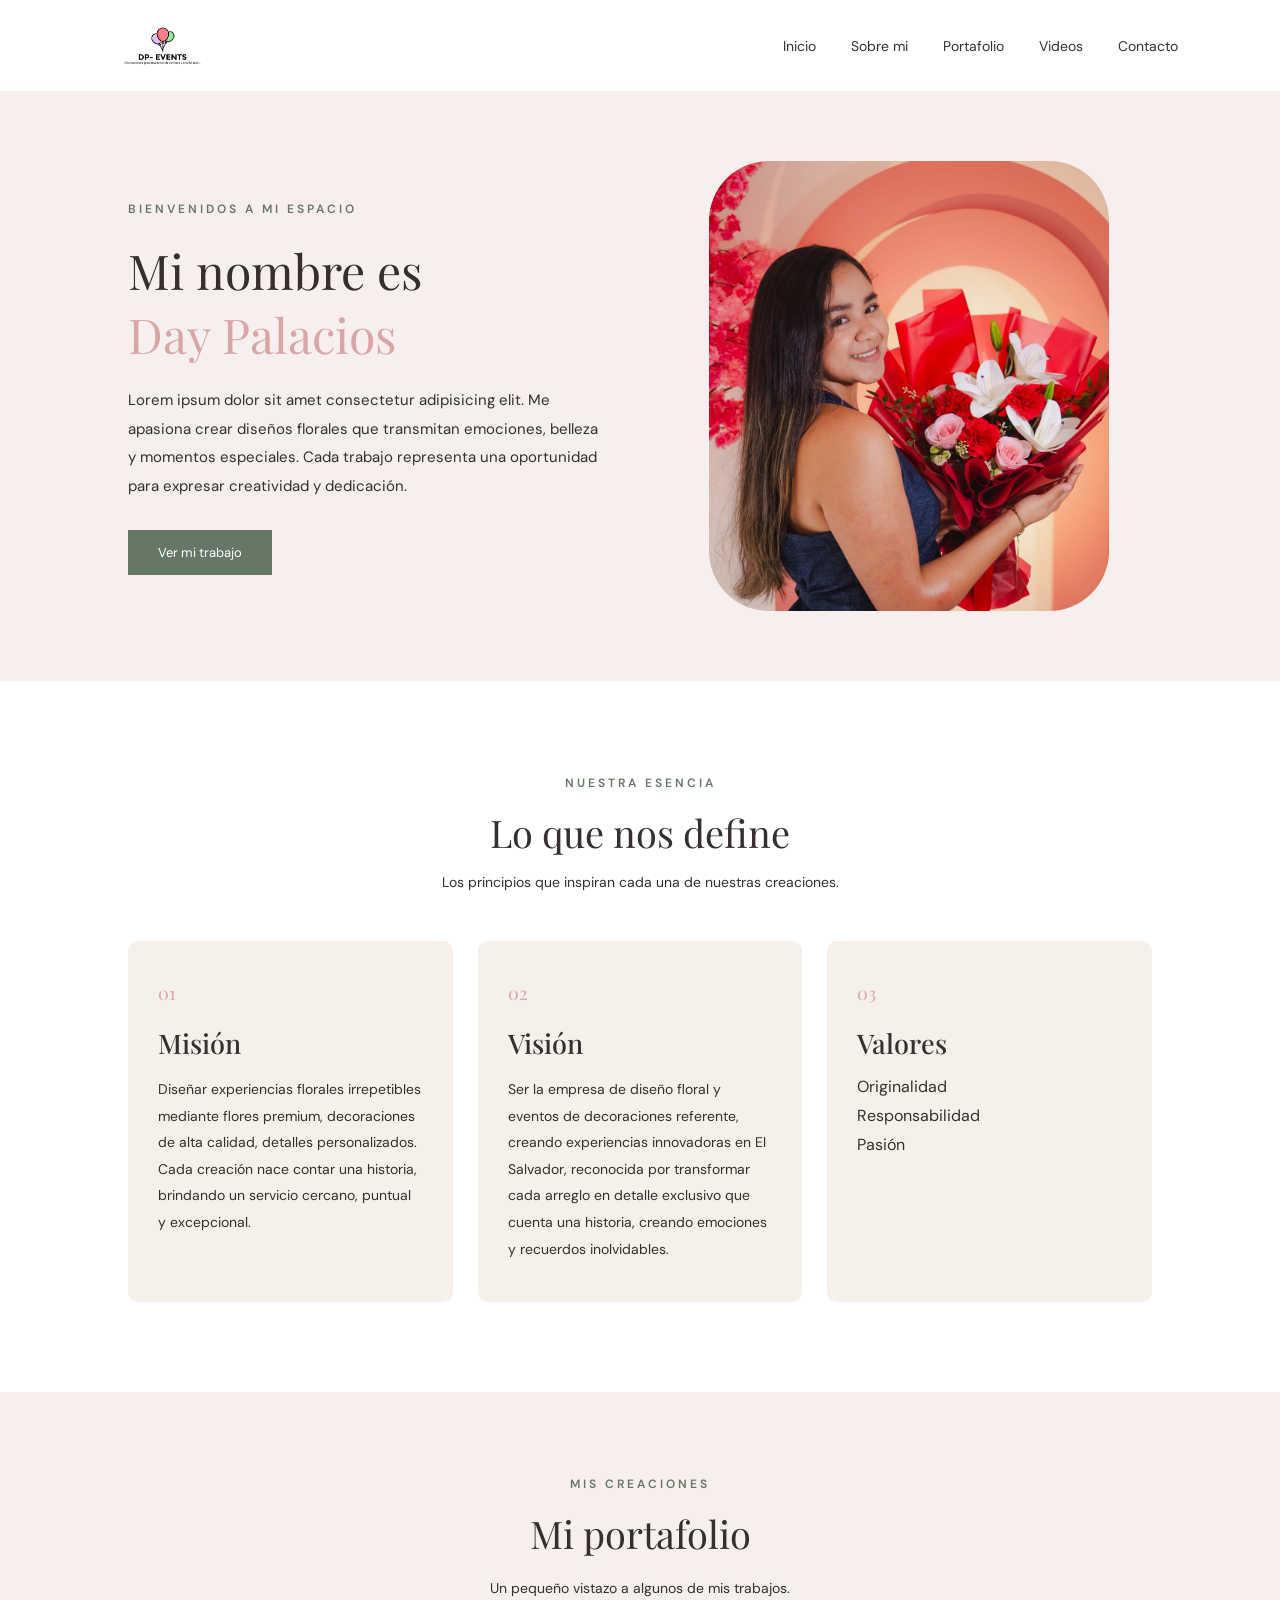
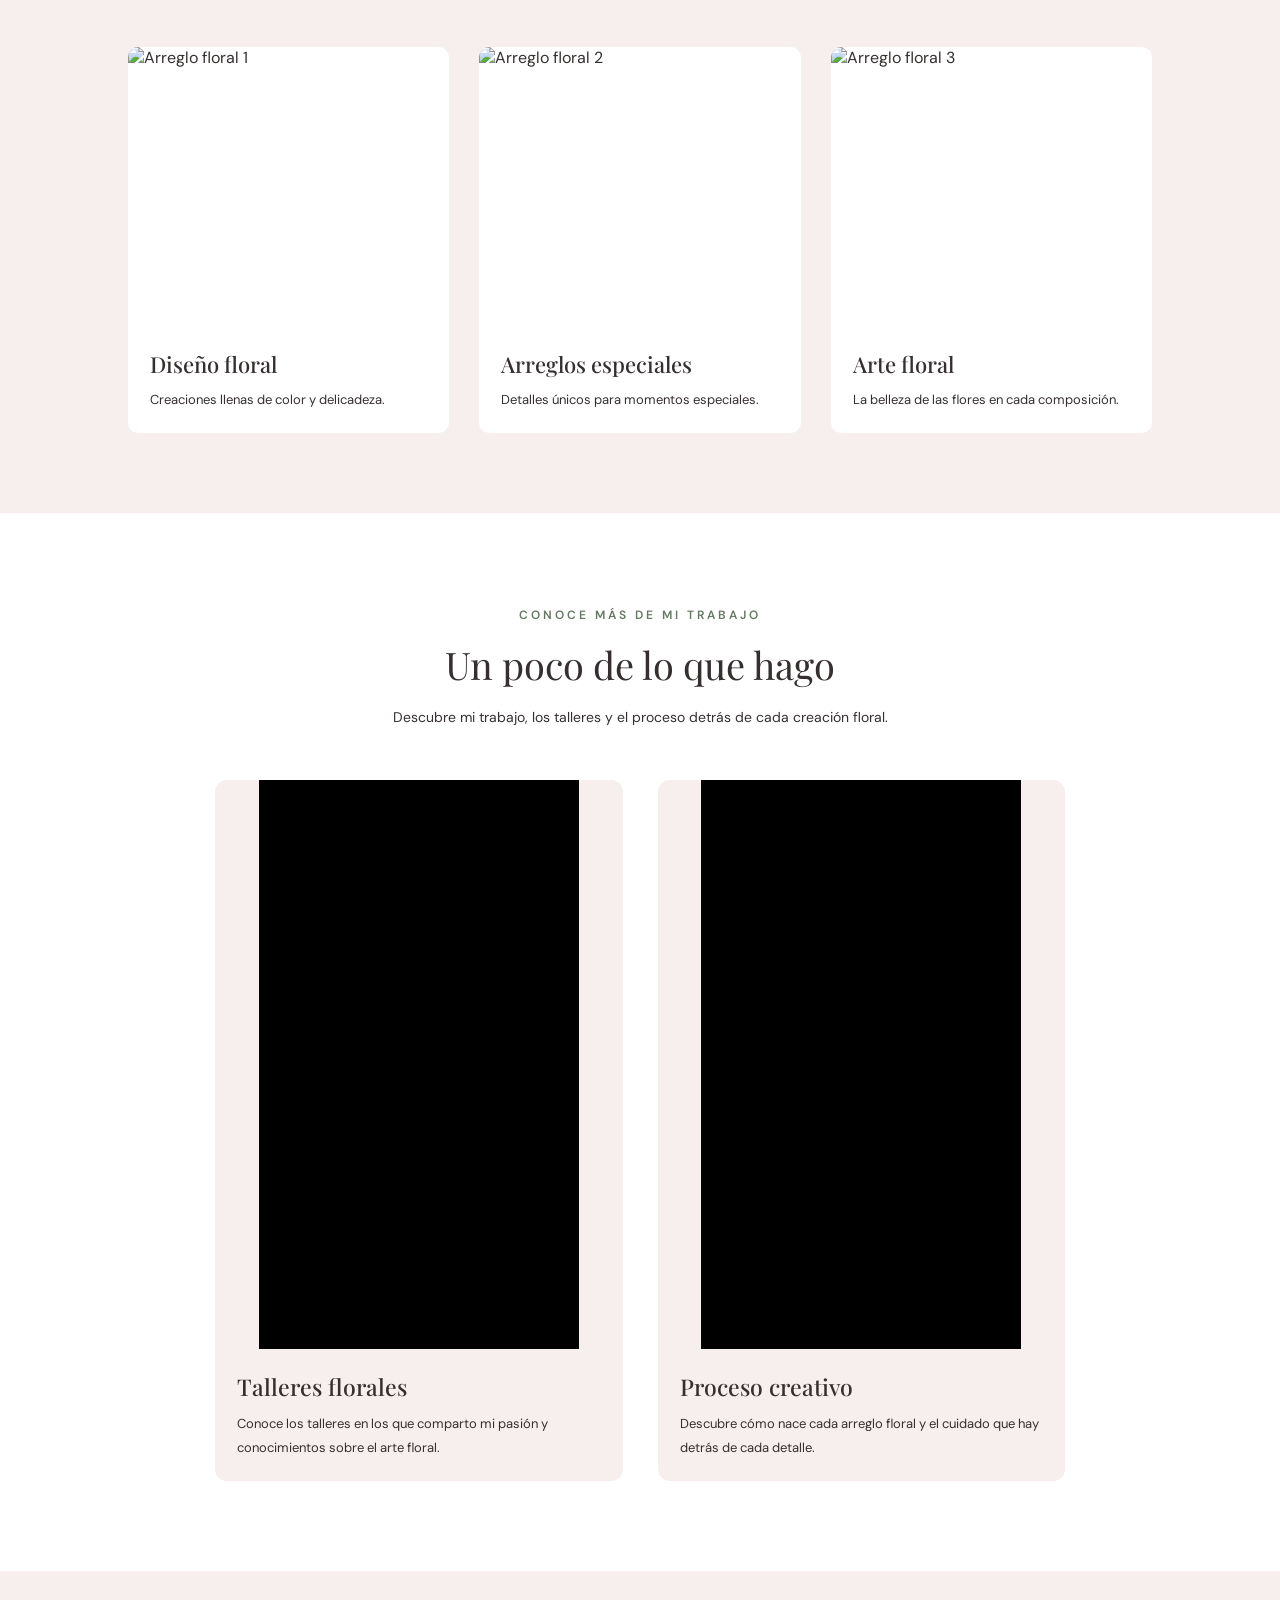
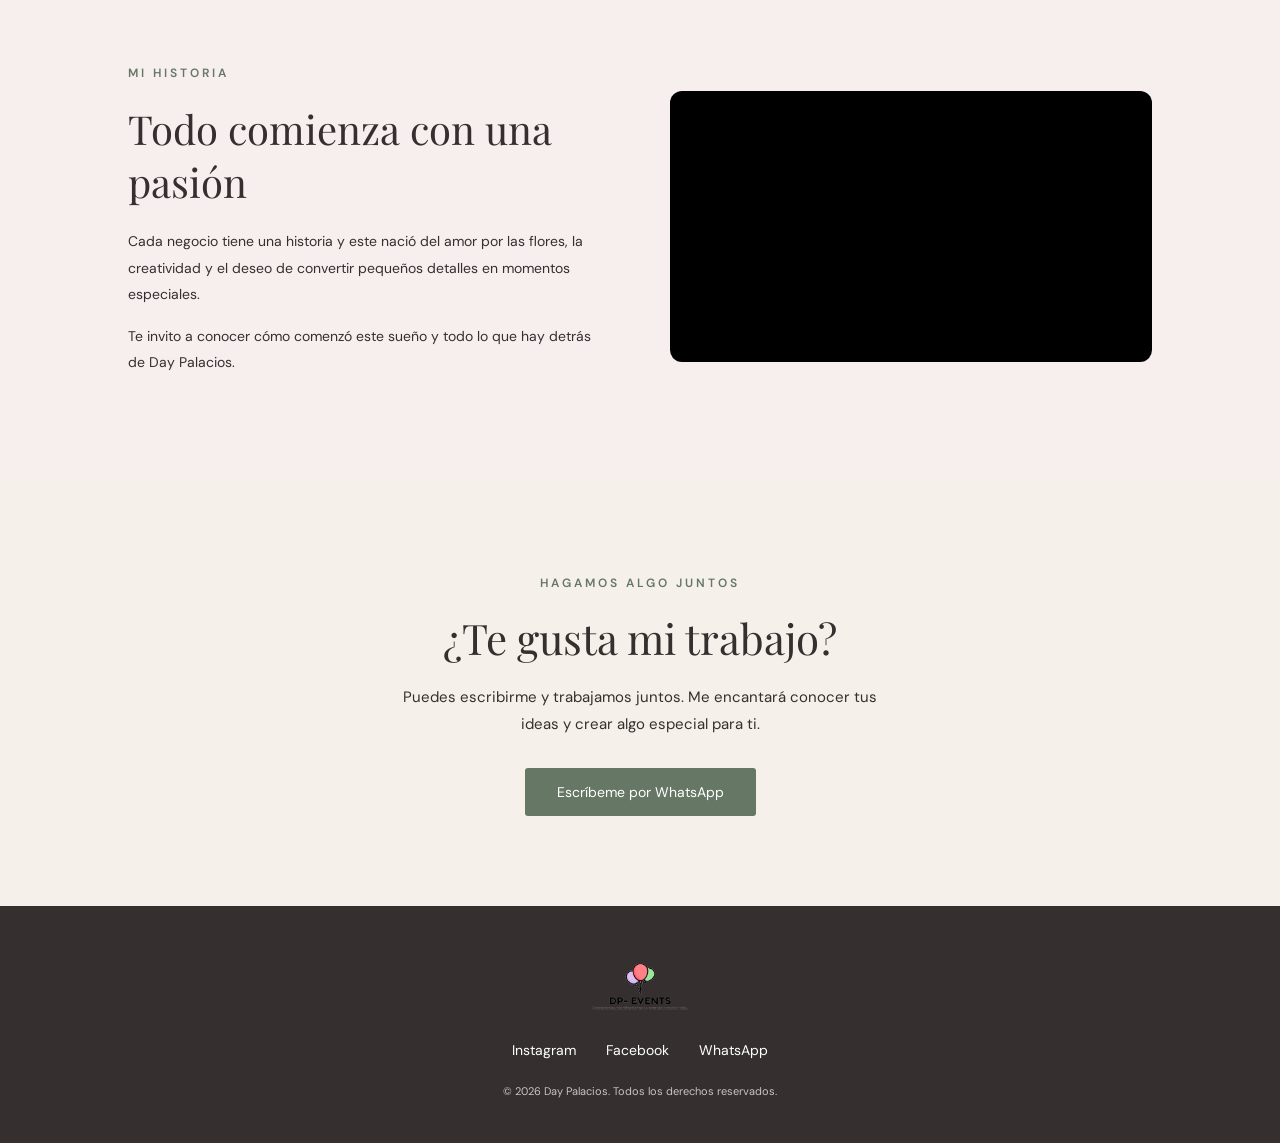
==== index.html @ 5c2e4e1e "Actualizacion de la pagina" ====
<!DOCTYPE html>
<html lang="es">
<head>
    <meta charset="UTF-8">
    <meta name="viewport" content="width=device-width, initial-scale=1.0">
    <title>DP - EVENTS | Portafolio Floral</title>
    <link rel="icon" type="image/png" href="img/icono-logo-dp.png">
    <link rel="stylesheet" href="css/estilos.css">
    <link href="https://fonts.googleapis.com/css2?family=DM+Sans:wght@400;500;600;700&family=Playfair+Display:wght@400;500;600&display=swap" rel="stylesheet">
</head>

<body>

<header>
    <nav class="menu">

        <a href="#inicio" class="logo"><img src="img/logo.png" class="img-logo"></a>

        <button class="menu-toggle" id="menu-toggle">
            ☰
        </button>

        <ul class="menu-links" id="menu-links">
            <li><a href="#inicio">Inicio</a></li>
            <li><a href="#mision">Sobre mi</a></li>
            <li><a href="#portafolio">Portafolio</a></li>
             <li><a href="#videos">Videos</a></li>
            <li><a href="#contacto">Contacto</a></li>
        </ul>

    </nav>
</header>

    <section class="inicio" id="inicio">

        <div class="inicio-texto">
            <span class="subtitulo">BIENVENIDOS A MI ESPACIO</span>

            <h1>Mi nombre es <span>Day Palacios</span></h1>

            <p>
                Lorem ipsum dolor sit amet consectetur adipisicing elit.
                Me apasiona crear diseños florales que transmitan emociones,
                belleza y momentos especiales. Cada trabajo representa
                una oportunidad para expresar creatividad y dedicación.
            </p>

            <a href="#portafolio" class="boton">Ver mi trabajo</a>
        </div>

        <div class="inicio-imagen">
            <img src="img/day_foto.jpeg" alt="Fotografía de Day Palacios">
        </div>

    </section>

  
<!-- MISION, VISION Y VALORES -->
<section class="mision" id="mision">

    <div class="mision-titulo">
        <span class="subtitulo">NUESTRA ESENCIA</span>
        <h2>Lo que nos define</h2>
        <p>Los principios que inspiran cada una de nuestras creaciones.</p>
    </div>

    <div class="mision-tarjetas">

        <!-- MISION -->
        <div class="mision-card">
            <span class="numero">01</span>
            <h3>Misión</h3>
            <p>
                Diseñar experiencias florales irrepetibles mediante flores premium, 
                decoraciones de alta calidad, detalles personalizados. 
                Cada creación nace contar una historia, brindando un servicio 
                cercano, puntual y excepcional.
            </p>
        </div>

        <!-- VISION -->
        <div class="mision-card">
            <span class="numero">02</span>
            <h3>Visión</h3>
            <p>
              Ser la empresa de diseño floral y eventos de decoraciones 
              referente, creando experiencias innovadoras en El Salvador, 
              reconocida por transformar cada arreglo en detalle exclusivo 
              que cuenta una historia, creando emociones y recuerdos inolvidables.
            </p>
        </div>

        <!-- VALORES -->
       <div class="mision-card">
    <span class="numero">03</span>
    <h3>Valores</h3>

    <ul>
        <li>Originalidad</li>
        <li>Responsabilidad</li>
        <li>Pasión</li>
    </ul>
</div>

    </div>

</section>


    <section class="portafolio" id="portafolio">

        <div class="portafolio-titulo">
            <span class="subtitulo">MIS CREACIONES</span>
            <h2>Mi portafolio</h2>
            <p>Un pequeño vistazo a algunos de mis trabajos.</p>
        </div>

        <div class="galeria">

            <div class="tarjeta">
                <img src="img/flor1.jpg" alt="Arreglo floral 1">
                <div class="tarjeta-texto">
                    <h3>Diseño floral</h3>
                    <p>Creaciones llenas de color y delicadeza.</p>
                </div>
            </div>

            <div class="tarjeta">
                <img src="img/flor2.jpg" alt="Arreglo floral 2">
                <div class="tarjeta-texto">
                    <h3>Arreglos especiales</h3>
                    <p>Detalles únicos para momentos especiales.</p>
                </div>
            </div>

            <div class="tarjeta">
                <img src="img/flor3.jpg" alt="Arreglo floral 3">
                <div class="tarjeta-texto">
                    <h3>Arte floral</h3>
                    <p>La belleza de las flores en cada composición.</p>
                </div>
            </div>

        </div>

    </section>


<!-- VIDEOS -->
<section class="videos" id="videos">

    <div class="videos-titulo">
        <span class="subtitulo">CONOCE MÁS DE MI TRABAJO</span>
        <h2>Un poco de lo que hago</h2>
        <p>Descubre mi trabajo, los talleres y el proceso detrás de cada creación floral.</p>
    </div>

    <div class="videos-contenedor">

        <!-- VIDEO 1 -->
        <div class="video-tarjeta">

            <div class="video-marco">
                <iframe height="578" width="325" src="https://www.tiktok.com/player/v1/7657014615766748434?embed_from=webapp_share&music_info=1&description=1&autoplay=1&muted=1" frameborder="0" allow="accelerometer; autoplay; clipboard-write; encrypted-media; fullscreen; gyroscope; picture-in-picture; web-share" title="✨ Nuestro primer taller floral🥹🩷 ¡y fue todo un éxito! 💐 Un espacio para desconectarse, compartir, reír y descubrir que todos tenemos un lado creativo que merece florecer. 🌸 Gracias a Educo por confiar en mi trabajo y hacer posible esta hermosa experiencia. 💛 ¿Te gustaría vivir un taller así? Ya estamos agendando para empresas, cumpleaños, reuniones y grupos de amigos. ¡Escríbenos! 💕. #TallerFloral #parati #fyp #floressv #tallerfloral @Palacios" allowfullscreen loading="lazy"></iframe>
            </div>

            <div class="video-info">
                <h3>Talleres florales</h3>
                <p>Conoce los talleres en los que comparto mi pasión y conocimientos sobre el arte floral.</p>
            </div>

        </div>

        <div class="video-tarjeta">

            <div class="video-marco">
               <iframe height="578" width="325" src="https://www.tiktok.com/player/v1/7624163273188953362?embed_from=webapp_share&music_info=1&description=1&autoplay=1&muted=1" frameborder="0" allow="accelerometer; autoplay; clipboard-write; encrypted-media; fullscreen; gyroscope; picture-in-picture; web-share" title="Fue un honor decorar el anda procesional para María 🙏🏼✨ Cada detalle fue hecho con amor y fe, agradecida por ser parte de un momento tan especial.🤍💗 #VirgenMaria #semanasanta #jardindeflores" allowfullscreen loading="lazy"></iframe>
            </div>

            <div class="video-info">
                <h3>Proceso creativo</h3>
                <p>Descubre cómo nace cada arreglo floral y el cuidado que hay detrás de cada detalle.</p>
            </div>

        </div>

    </div>

</section>


<!-- HISTORIA DEL NEGOCIO -->
<section class="historia" id="historia">

    <div class="historia-contenido">

        <div class="historia-texto">
            <span class="subtitulo">MI HISTORIA</span>

            <h2>Todo comienza con una pasión</h2>

            <p>
                Cada negocio tiene una historia y este nació del amor
                por las flores, la creatividad y el deseo de convertir
                pequeños detalles en momentos especiales.
            </p>

            <p>
                Te invito a conocer cómo comenzó este sueño y todo
                lo que hay detrás de Day Palacios.
            </p>
        </div>

        <div class="historia-video">

           <iframe height="578" width="325" src="https://www.tiktok.com/player/v1/7654724163386576136?embed_from=webapp_share&music_info=1&description=1&autoplay=1&muted=1" frameborder="0" allow="accelerometer; autoplay; clipboard-write; encrypted-media; fullscreen; gyroscope; picture-in-picture; web-share" title="Detrás de cada arreglo y cada entrega, hay una historia llena de sueños, esfuerzo y mucho amor. 🥹💞@Palacios Hace 5 años comenzó este hermoso proyecto con ilusión, miedo y muchas ganas de salir adelante. Lo que inició como un sueño hoy se ha convertido en una bendición gracias a cada persona que ha confiado en mi trabajo, recomendado mis servicios y apoyado este emprendimiento. Este video es para que conozcan un poco más de quién está detrás de cada detalle que realizamos con tanto cariño. Aún quedan muchos sueños por cumplir. Gracias por formar parte de esta historia. Lo mejor aún está por venir. ✨🌷 #5AñosDeHistoria #sv #HechoConAmor #SueñosQueSeCumplen #fyp" allowfullscreen loading="lazy"></iframe>

        </div>

    </div>

</section>


<section class="contacto" id="contacto">

    <span class="subtitulo">HAGAMOS ALGO JUNTOS</span>

    <h2>¿Te gusta mi trabajo?</h2>

    <p>
        Puedes escribirme y trabajamos juntos.
        Me encantará conocer tus ideas y crear algo especial para ti.
    </p>

   <a href="https://wa.me/50375059878?text=Hola%20Day,%20me%20gustaria%20conocer%20mas%20sobre%20tus%20arreglos%20florales."
   target="_blank"
   class="boton-contacto">
    Escríbeme por WhatsApp
</a>
</section>

    <footer>

        <a href="#inicio" class="footer-logo">
            <img src="img/logo.png" alt="Logo Day Palacios">
        </a>

        <div class="redes">

            <a href="https://www.instagram.com/dp_events_" target="_blank">
                Instagram
            </a>

            <a href="https://www.facebook.com/profile.php?id=100088764604220" target="_blank">
                Facebook
            </a>

            <a href="https://wa.me/50375059878" target="_blank">
                WhatsApp
             </a>

        </div>

        <p>© 2026 Day Palacios. Todos los derechos reservados.</p>

    </footer>


<script>
    document.addEventListener("DOMContentLoaded", function() {

        const menuToggle = document.getElementById("menu-toggle");
        const menuLinks = document.getElementById("menu-links");

        // ABRIR Y CERRAR MENU
        menuToggle.addEventListener("click", function() {

            menuLinks.classList.toggle("activo");

            if (menuLinks.classList.contains("activo")) {
                menuToggle.textContent = "✕";
            } else {
                menuToggle.textContent = "☰";
            }

        });

        // CERRAR MENU AL SELECCIONAR UNA OPCION
        const enlaces = document.querySelectorAll(".menu-links a");

        enlaces.forEach(function(enlace) {

            enlace.addEventListener("click", function() {

                menuLinks.classList.remove("activo");
                menuToggle.textContent = "☰";

            });

        });

    });
</script>
</body>
</html>
---- css/estilos.css ----
/* =================================
   CONFIGURACION GENERAL
================================= */

:root {
    --rosa: #d9a6a7;
    --rosa-claro: #f7eeee;
    --beige: #f5f0e9;
    --verde: #667765;
    --oscuro: #35302f;
    --blanco: #ffffff;

    /* Con fuentes de respaldo por si Google Fonts no carga */
    --titulo: 'Playfair Display', Georgia, 'Times New Roman', serif;
    --texto: 'DM Sans', Arial, Helvetica, sans-serif;
}

* {
    margin: 0;
    padding: 0;
    box-sizing: border-box;
}

html {
    scroll-behavior: smooth;
    scroll-padding-top: 80px; /* evita que el menu tape los titulos al navegar */
}

body {
    font-family: var(--texto);
    background-color: var(--blanco);
    color: var(--oscuro);
    -webkit-text-size-adjust: 100%;
}

img,
iframe {
    max-width: 100%;
}

img {
    display: block;
}

:focus-visible {
    outline: 2px solid var(--verde);
    outline-offset: 3px;
}

@media (prefers-reduced-motion: reduce) {
    html {
        scroll-behavior: auto;
    }

    * {
        transition: none !important;
    }
}


/* =================================
   MENU DE NAVEGACION
================================= */

header {
    position: sticky;
    top: 0;
    z-index: 100;
    width: 100%;
    background-color: var(--blanco);
    padding: 18px 8%;
}

.menu {
    display: flex;
    justify-content: space-between;
    align-items: center;
}

.menu .img-logo {
    width: 120px;
    max-height: 55px;
    object-fit: contain;
}

.menu-links {
    display: flex;
    align-items: center;
    list-style: none;
    gap: 35px;
}

.menu-links li a {
    text-decoration: none;
    color: var(--oscuro);
    font-size: 14px;
    transition: color 0.3s;
}

.menu-links li a:hover {
    color: var(--rosa);
}

.menu-toggle {
    display: none;
    background: none;
    border: none;
    font-size: 28px;
    color: var(--oscuro);
    cursor: pointer;
}


/* =================================
   PRESENTACION / INICIO
================================= */

.inicio {
    min-height: 580px;
    padding: 70px 10%;
    background-color: var(--rosa-claro);

    display: flex;
    align-items: center;
    justify-content: space-between;
    gap: 50px;
}

.inicio-texto {
    flex: 1;
}

.subtitulo {
    color: var(--verde);
    font-size: 12px;
    font-weight: 600;
    letter-spacing: 3px;
}

.inicio h1 {
    font-family: var(--titulo);
    font-size: 48px;
    font-weight: 400;
    margin: 20px 0;
}

.inicio h1 span {
    color: var(--rosa);
    display: block;
}

.inicio p {
    font-size: 15px;
    line-height: 1.9;
    max-width: 480px;
    margin-bottom: 30px;
}

.boton {
    display: inline-block;
    padding: 14px 30px;
    background-color: var(--verde);
    color: var(--blanco);
    text-decoration: none;
    font-size: 13px;
    transition: background-color 0.3s;
}

.boton:hover {
    background-color: var(--oscuro);
}

.inicio-imagen {
    flex: 1;
    display: flex;
    justify-content: center;
}

.inicio-imagen img {
    width: 100%;
    max-width: 400px;
    height: 450px;
    object-fit: cover;
    border-radius: 60px;
}


/* =================================
   MISION, VISION Y VALORES
================================= */

.mision {
    padding: 90px 10%;
    background-color: var(--blanco);
}

.mision-titulo {
    text-align: center;
    margin-bottom: 50px;
}

.mision-titulo h2 {
    font-family: var(--titulo);
    font-size: 38px;
    font-weight: 400;
    margin: 15px 0;
}

.mision-titulo p {
    font-size: 14px;
}

.mision-tarjetas {
    display: grid;
    grid-template-columns: repeat(3, 1fr);
    gap: 25px;
}

.mision-card {
    background-color: var(--beige);
    padding: 40px 30px;
    border-radius: 10px;
    transition: transform 0.3s;
}

.mision-card:hover {
    transform: translateY(-7px);
}

.numero {
    font-family: var(--titulo);
    font-size: 18px;
    color: var(--rosa);
}

.mision-card h3 {
    font-family: var(--titulo);
    font-size: 27px;
    font-weight: 500;
    margin: 20px 0 15px;
}

.mision-card p {
    font-size: 14px;
    line-height: 1.9;
}

.mision-card ul {
    list-style: none;
    padding: 0;
    margin-top: 15px;
}

.mision-card li {
    margin-bottom: 8px;
}

/* =================================
   PORTAFOLIO
================================= */

.portafolio {
    padding: 80px 10%;
    background-color: var(--rosa-claro);
}

.portafolio-titulo {
    text-align: center;
    margin-bottom: 50px;
}

.portafolio h2 {
    font-family: var(--titulo);
    font-size: 38px;
    font-weight: 400;
    margin: 15px 0 20px;
}

.portafolio-titulo p {
    font-size: 14px;
}

.galeria {
    display: grid;
    grid-template-columns: repeat(3, 1fr);
    gap: 30px;
}

.tarjeta {
    background-color: var(--blanco);
    overflow: hidden;
    border-radius: 10px;
    transition: transform 0.3s;
}

.tarjeta:hover {
    transform: translateY(-8px);
}

.tarjeta img {
    width: 100%;
    height: 280px;
    object-fit: cover;
}

.tarjeta-texto {
    padding: 22px;
}

.tarjeta-texto h3 {
    font-family: var(--titulo);
    font-size: 22px;
    font-weight: 500;
    margin-bottom: 10px;
}

.tarjeta-texto p {
    font-size: 13px;
    line-height: 1.7;
}


/* =================================
   VIDEOS DE TIKTOK
================================= */

.videos {
    padding: 90px 10%;
    background-color: var(--blanco);
}

.videos-titulo {
    text-align: center;
    margin-bottom: 50px;
}

.videos-titulo h2 {
    font-family: var(--titulo);
    font-size: 38px;
    font-weight: 400;
    margin: 15px 0;
}

.videos-titulo p {
    font-size: 14px;
    line-height: 1.8;
}

.videos-contenedor {
    display: grid;
    grid-template-columns: repeat(2, 1fr);
    gap: 35px;
    max-width: 850px;
    margin: 0 auto;
}

.video-tarjeta {
    background-color: var(--rosa-claro);
    border-radius: 12px;
    overflow: hidden;
}

/* Antes: max-height rompia la proporcion 9:16.
   Ahora se limita el ANCHO y la altura se calcula sola. */
.video-marco {
    width: 100%;
    max-width: 320px;
    margin: 0 auto;
    aspect-ratio: 9 / 16;
    background-color: #000;
}

.video-marco iframe {
    width: 100%;
    height: 100%;
    border: none;
    display: block;
}

.video-info {
    padding: 22px;
}

.video-info h3 {
    font-family: var(--titulo);
    font-size: 23px;
    font-weight: 500;
    margin-bottom: 10px;
}

.video-info p {
    font-size: 13px;
    line-height: 1.8;
}


/* =================================
   HISTORIA DEL NEGOCIO
================================= */

.historia {
    padding: 90px 10%;
    background-color: var(--rosa-claro);
}

.historia-contenido {
    display: flex;
    align-items: center;
    justify-content: space-between;
    gap: 60px;
    max-width: 1100px;
    margin: 0 auto;
}

.historia-texto {
    flex: 1;
}

.historia-texto h2 {
    font-family: var(--titulo);
    font-size: 40px;
    font-weight: 400;
    margin: 20px 0;
}

.historia-texto p {
    font-size: 14px;
    line-height: 1.9;
    margin-bottom: 15px;
}

.historia-video {
    flex: 1;
    width: 100%;
    max-width: 500px;
    aspect-ratio: 16 / 9;
    overflow: hidden;
    border-radius: 12px;
    background-color: #000;
}

.historia-video iframe {
    width: 100%;
    height: 100%;
    border: none;
    display: block;
}


/* =================================
   CONTACTO WHATSAPP
================================= */

.contacto {
    padding: 90px 10%;
    background-color: var(--beige);
    text-align: center;
}

.contacto h2 {
    font-family: var(--titulo);
    font-size: 42px;
    font-weight: 400;
    margin: 18px 0;
}

.contacto p {
    font-size: 15px;
    line-height: 1.8;
    max-width: 500px;
    margin: 0 auto 30px;
}

.boton-contacto {
    display: inline-block;
    padding: 15px 32px;
    background-color: var(--verde);
    color: var(--blanco);
    text-decoration: none;
    font-size: 14px;
    border-radius: 3px;
    transition: background-color 0.3s, transform 0.3s;
}

.boton-contacto:hover {
    background-color: var(--oscuro);
    transform: translateY(-3px);
}


/* =================================
   FOOTER
================================= */

footer {
    padding: 45px 10%;
    background-color: var(--oscuro);
    color: var(--blanco);
    text-align: center;
}

.footer-logo img {
    width: 120px;
    max-height: 70px;
    object-fit: contain;
    margin: 0 auto 20px;
}

.redes {
    display: flex;
    justify-content: center;
    gap: 30px;
    margin-bottom: 25px;
}

.redes a {
    text-decoration: none;
    color: var(--blanco);
    font-size: 14px;
    transition: color 0.3s;
}

.redes a:hover {
    color: var(--rosa);
}

footer p {
    font-size: 11px;
    color: #c9c4c1;
}


/* =================================
   RESPONSIVE - TABLET
================================= */

@media (max-width: 1024px) {

    .galeria {
        grid-template-columns: repeat(2, 1fr);
    }

    .mision-tarjetas {
        grid-template-columns: repeat(2, 1fr);
    }

    .inicio h1 {
        font-size: 42px;
    }
}


/* =================================
   RESPONSIVE - CELULAR
================================= */

@media (max-width: 768px) {

    /* MENU */

    header {
        padding: 18px 6%;
    }

    .menu {
        flex-wrap: wrap;
    }

    .menu-toggle {
        display: block;
    }

    /* Mayor especificidad en lugar de usar !important */
    .menu .menu-links {
        display: none;
        flex-direction: column;
        align-items: center;
        width: 100%;
        gap: 20px;
        padding: 25px 0 10px;
    }

    .menu .menu-links.activo {
        display: flex;
    }


    /* INICIO */

    .inicio {
        flex-direction: column;
        text-align: center;
        padding: 60px 8%;
    }

    /* En columna, flex:1 puede colapsar alturas; se desactiva */
    .inicio-texto,
    .inicio-imagen {
        flex: none;
        width: 100%;
    }

    .inicio h1 {
        font-size: 38px;
    }

    .inicio p {
        margin: 0 auto 25px;
    }

    .inicio-imagen img {
        height: 350px;
    }


    /* MISION, VISION Y VALORES */

    .mision {
        padding: 60px 7%;
    }

    .mision-tarjetas {
        grid-template-columns: 1fr;
    }

    .mision-card {
        padding: 35px 25px;
    }


    /* PORTAFOLIO */

    .portafolio {
        padding: 60px 7%;
    }

    .galeria {
        grid-template-columns: 1fr;
    }

    .tarjeta img {
        height: 300px;
    }


    /* VIDEOS */

    .videos {
        padding: 60px 7%;
    }

    .videos-contenedor {
        grid-template-columns: 1fr;
        max-width: 380px;
    }


    /* HISTORIA */

    .historia {
        padding: 60px 7%;
    }

    .historia-contenido {
        flex-direction: column;
        gap: 30px;
        text-align: center;
    }

    /* Sin esto el video 16:9 puede quedar con altura 0 en columna */
    .historia-texto,
    .historia-video {
        flex: none;
        width: 100%;
    }

    .historia-texto h2 {
        font-size: 32px;
    }

    .historia-video {
        max-width: 100%;
    }


    /* CONTACTO */

    .contacto {
        padding: 65px 7%;
    }

    .contacto h2 {
        font-size: 34px;
    }


    /* FOOTER */

    footer {
        padding: 40px 7%;
    }

    .redes {
        gap: 18px;
        flex-wrap: wrap;
    }
}
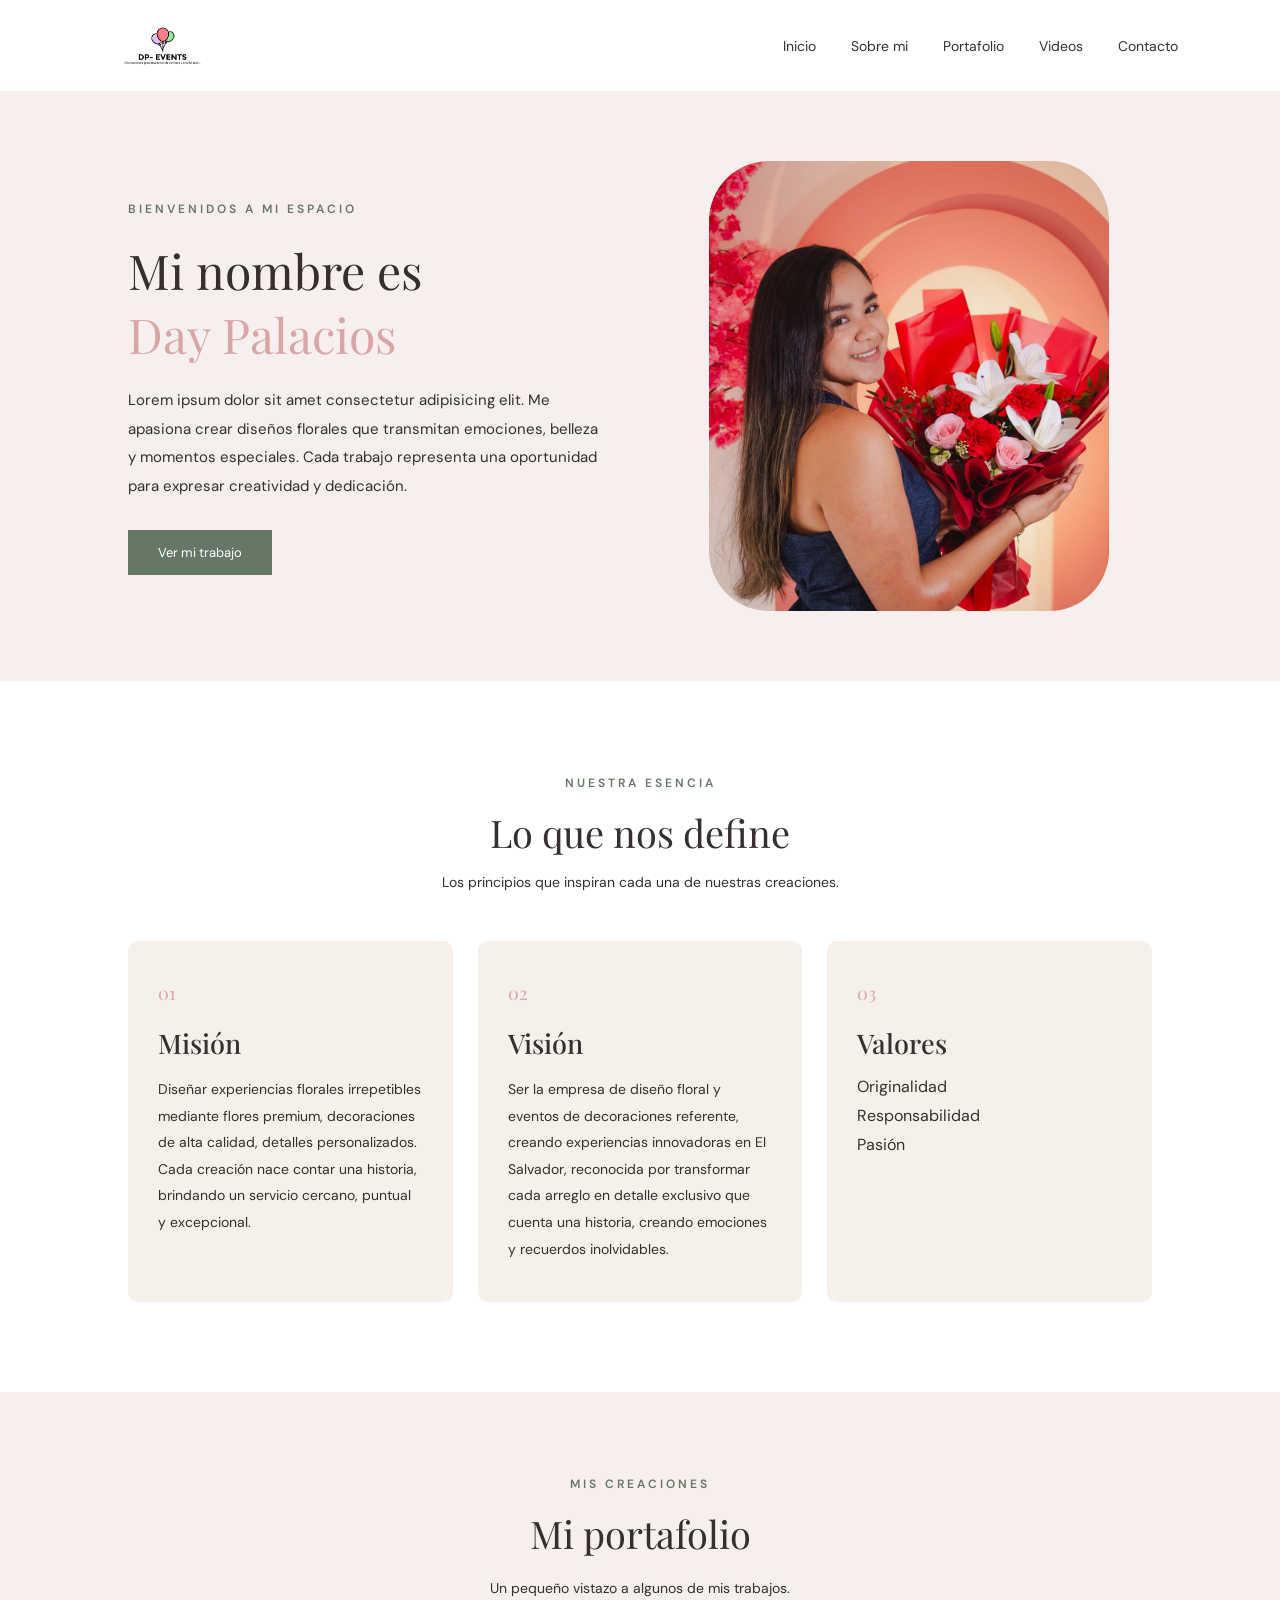
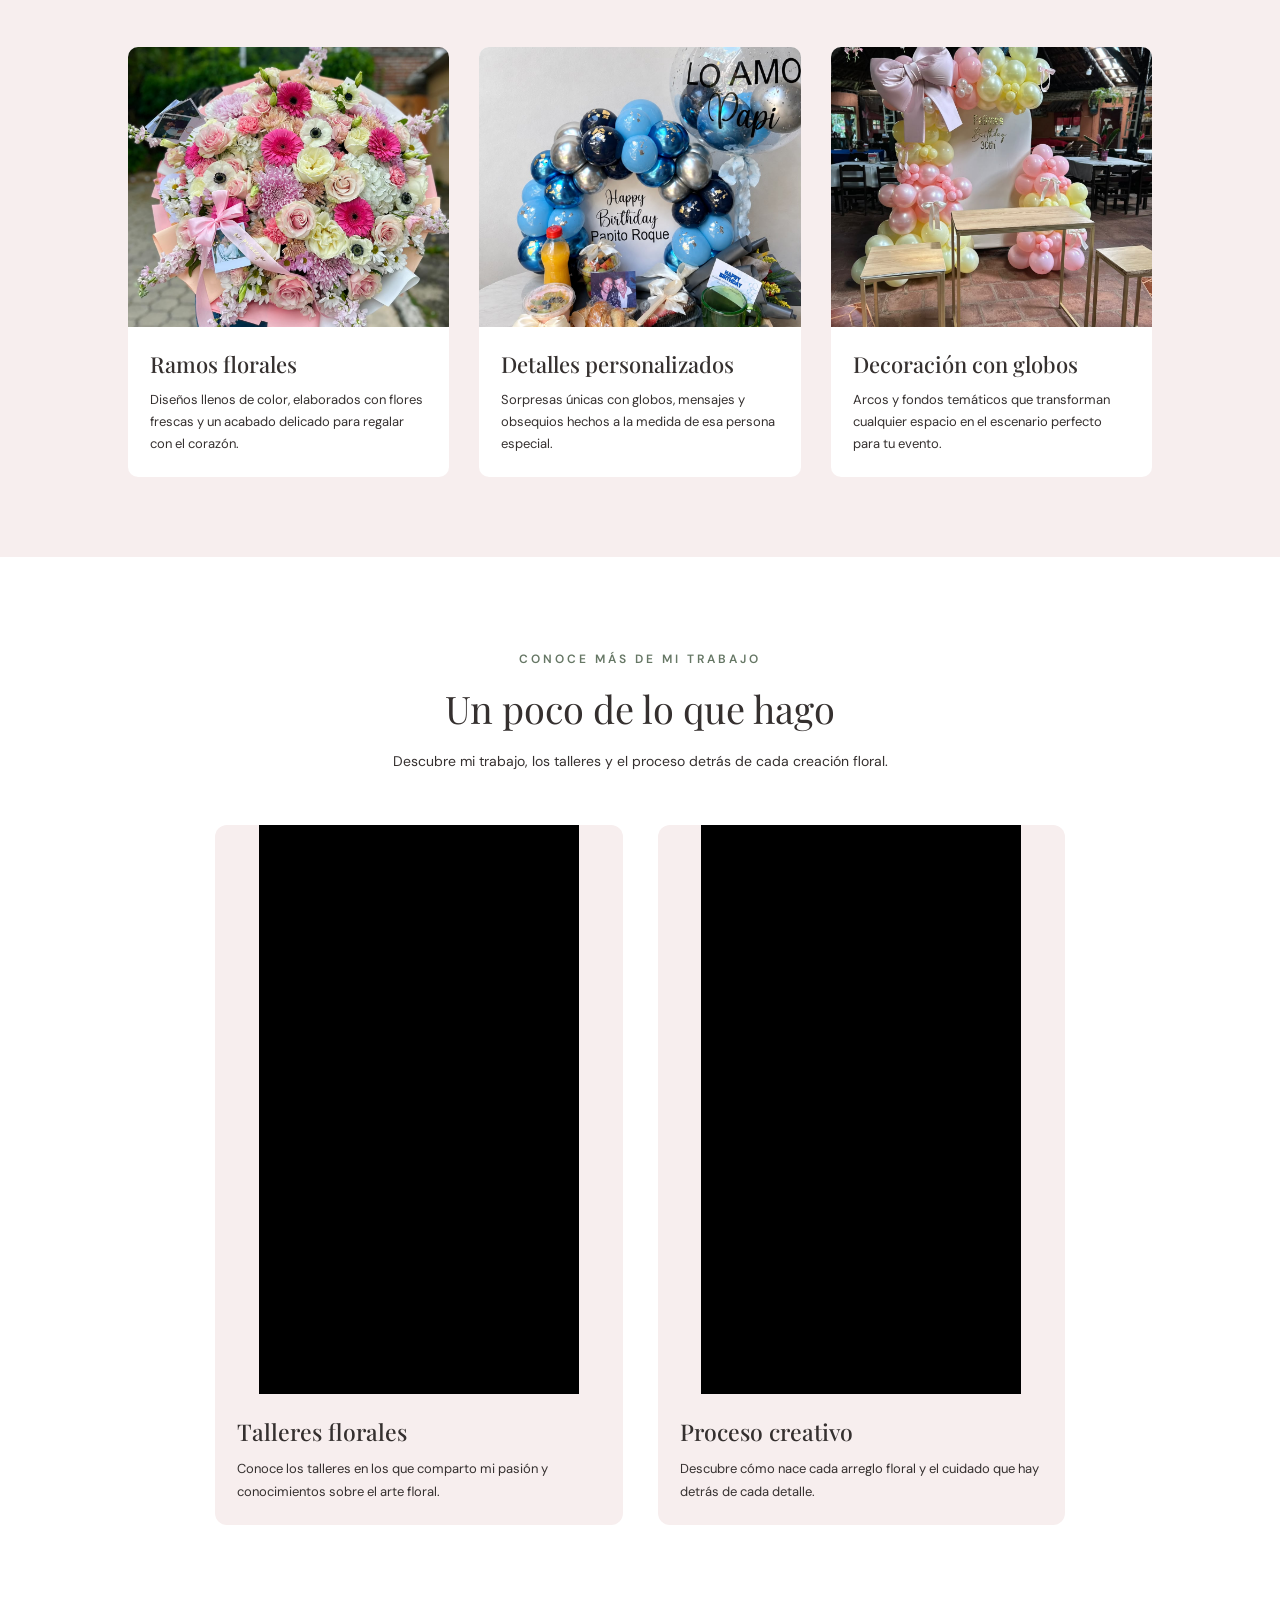
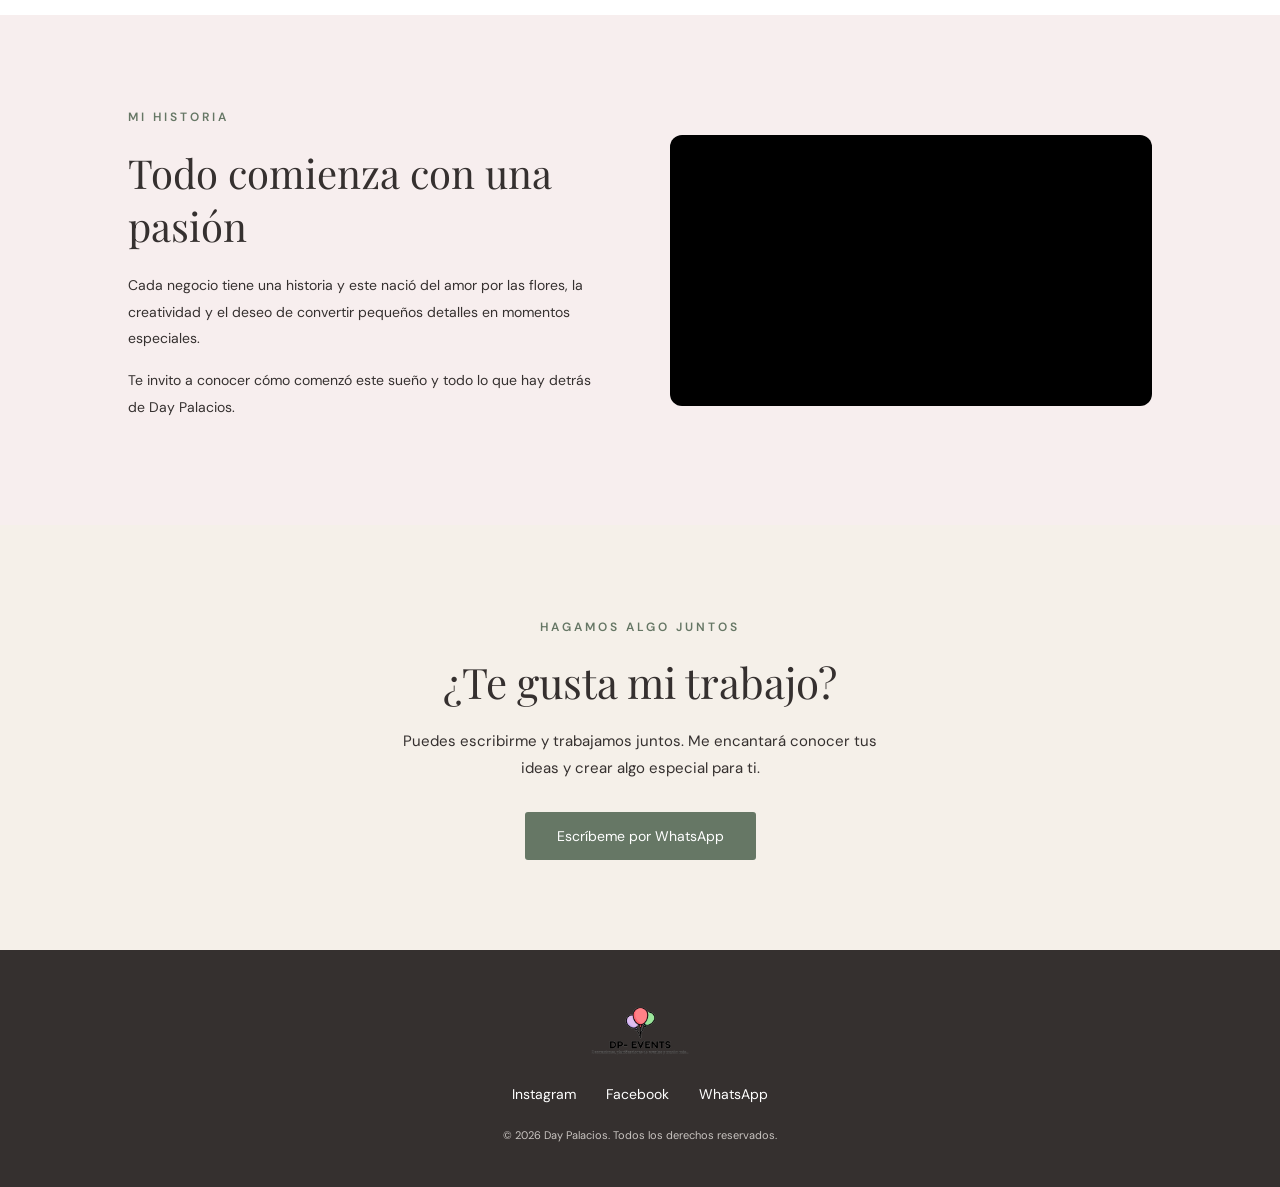
==== commit 96d24097: "Actualizacion de la pagina" ====
--- a/index.html
+++ b/index.html
@@ -119,26 +119,26 @@
         <div class="galeria">
 
             <div class="tarjeta">
-                <img src="img/flor1.jpg" alt="Arreglo floral 1">
+                <img src="img/arreglo1.webp" alt="Arreglo floral 1">
                 <div class="tarjeta-texto">
-                    <h3>Diseño floral</h3>
-                    <p>Creaciones llenas de color y delicadeza.</p>
+                    <h3>Ramos florales</h3>
+                    <p>Diseños llenos de color, elaborados con flores frescas y un acabado delicado para regalar con el corazón.</p>
                 </div>
             </div>
 
             <div class="tarjeta">
-                <img src="img/flor2.jpg" alt="Arreglo floral 2">
+                <img src="img/arreglo2.webp" alt="Arreglo floral 2">
                 <div class="tarjeta-texto">
-                    <h3>Arreglos especiales</h3>
-                    <p>Detalles únicos para momentos especiales.</p>
+                    <h3>Detalles personalizados</h3>
+                    <p>Sorpresas únicas con globos, mensajes y obsequios hechos a la medida de esa persona especial.</p>
                 </div>
             </div>
 
             <div class="tarjeta">
-                <img src="img/flor3.jpg" alt="Arreglo floral 3">
+                <img src="img/arreglo3.webp" alt="Arreglo floral 3">
                 <div class="tarjeta-texto">
-                    <h3>Arte floral</h3>
-                    <p>La belleza de las flores en cada composición.</p>
+                    <h3>Decoración con globos</h3>
+                    <p>Arcos y fondos temáticos que transforman cualquier espacio en el escenario perfecto para tu evento.</p>
                 </div>
             </div>
 
--- a/css/estilos.css
+++ b/css/estilos.css
@@ -9,8 +9,6 @@
     --verde: #667765;
     --oscuro: #35302f;
     --blanco: #ffffff;
-
-    /* Con fuentes de respaldo por si Google Fonts no carga */
     --titulo: 'Playfair Display', Georgia, 'Times New Roman', serif;
     --texto: 'DM Sans', Arial, Helvetica, sans-serif;
 }
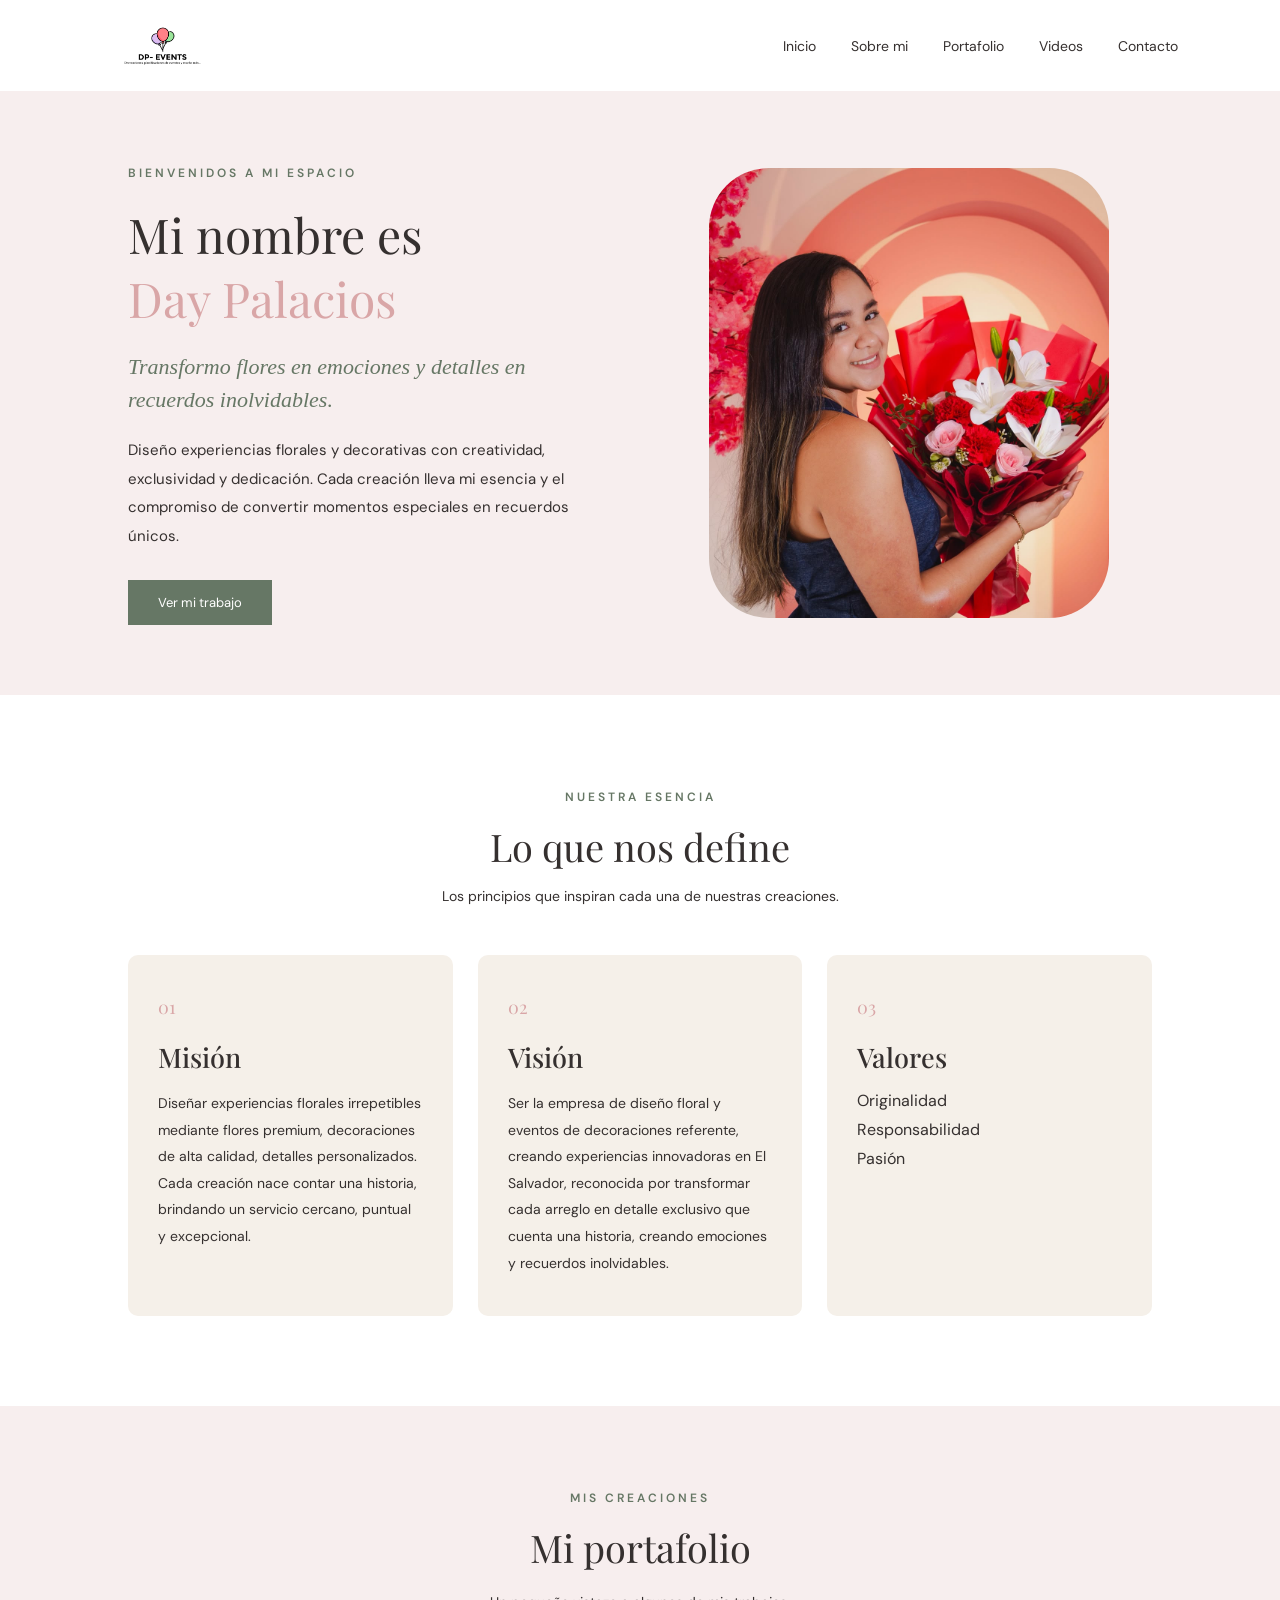
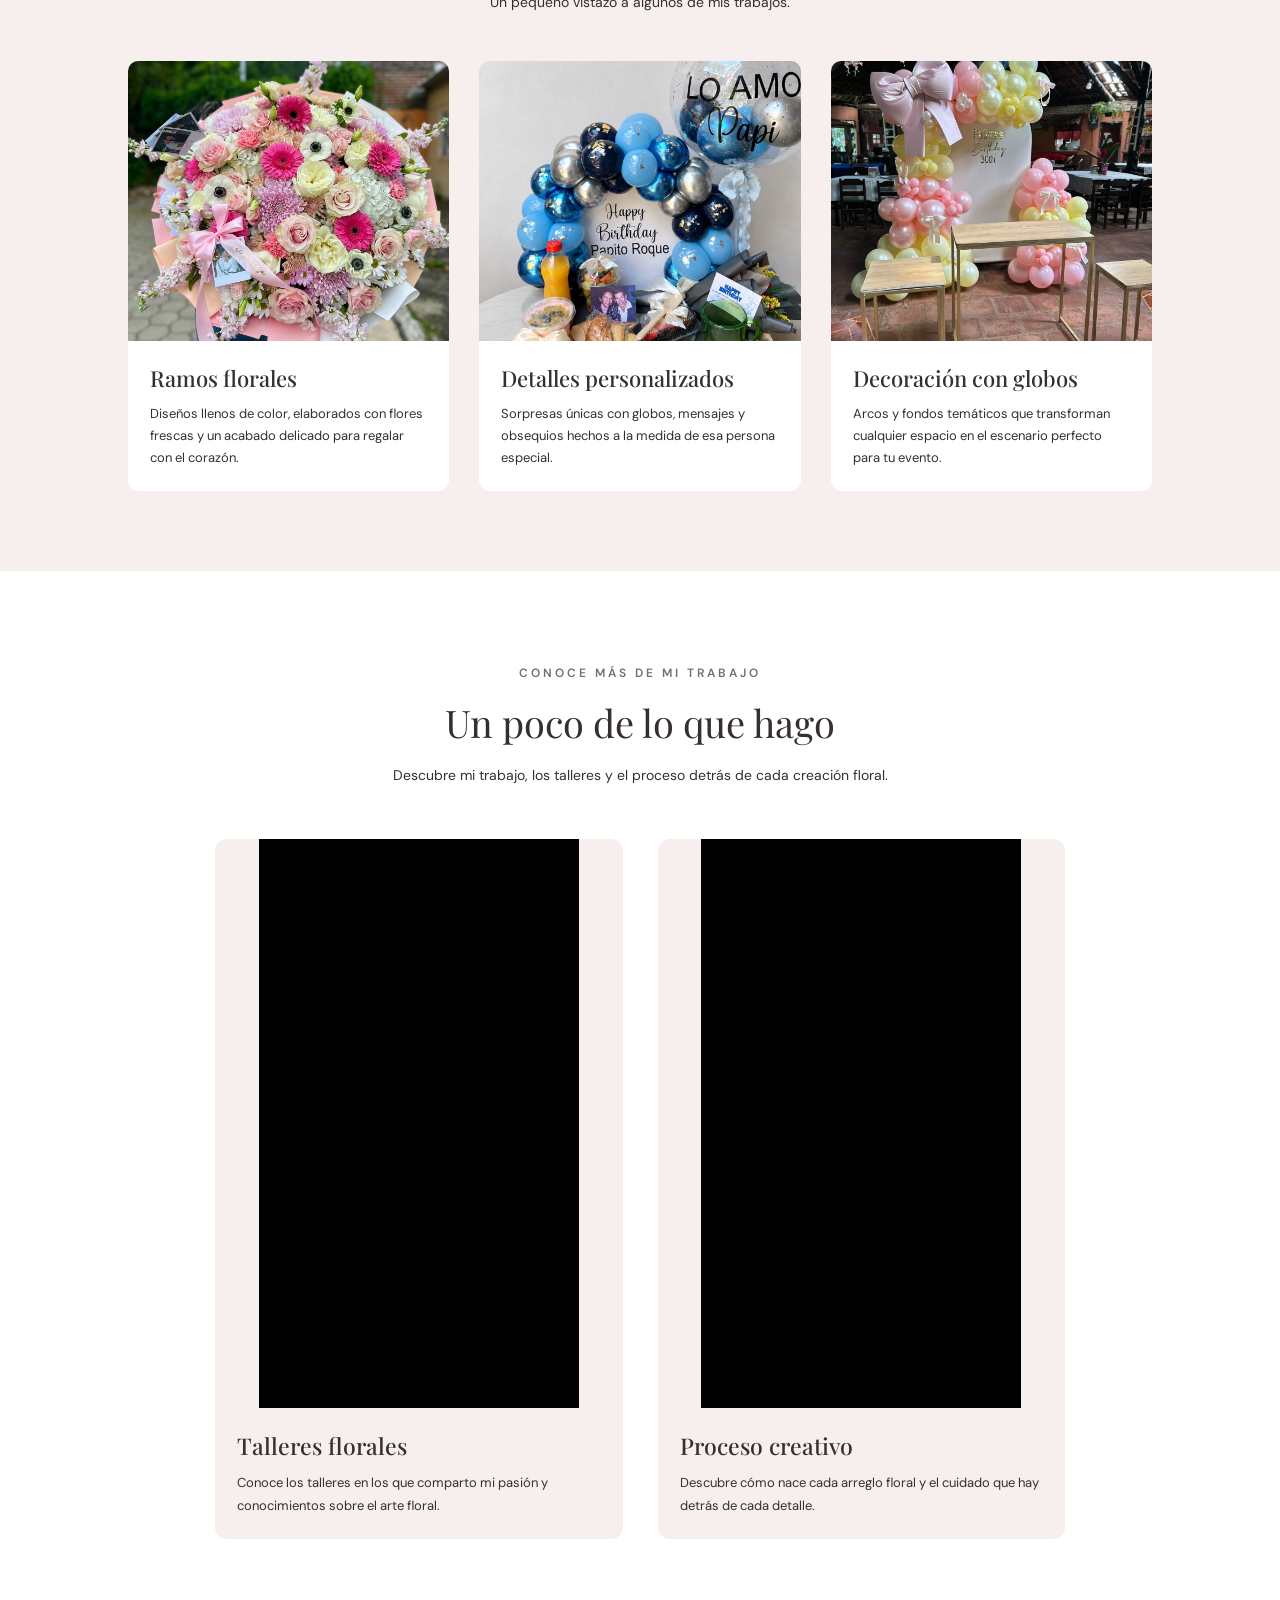
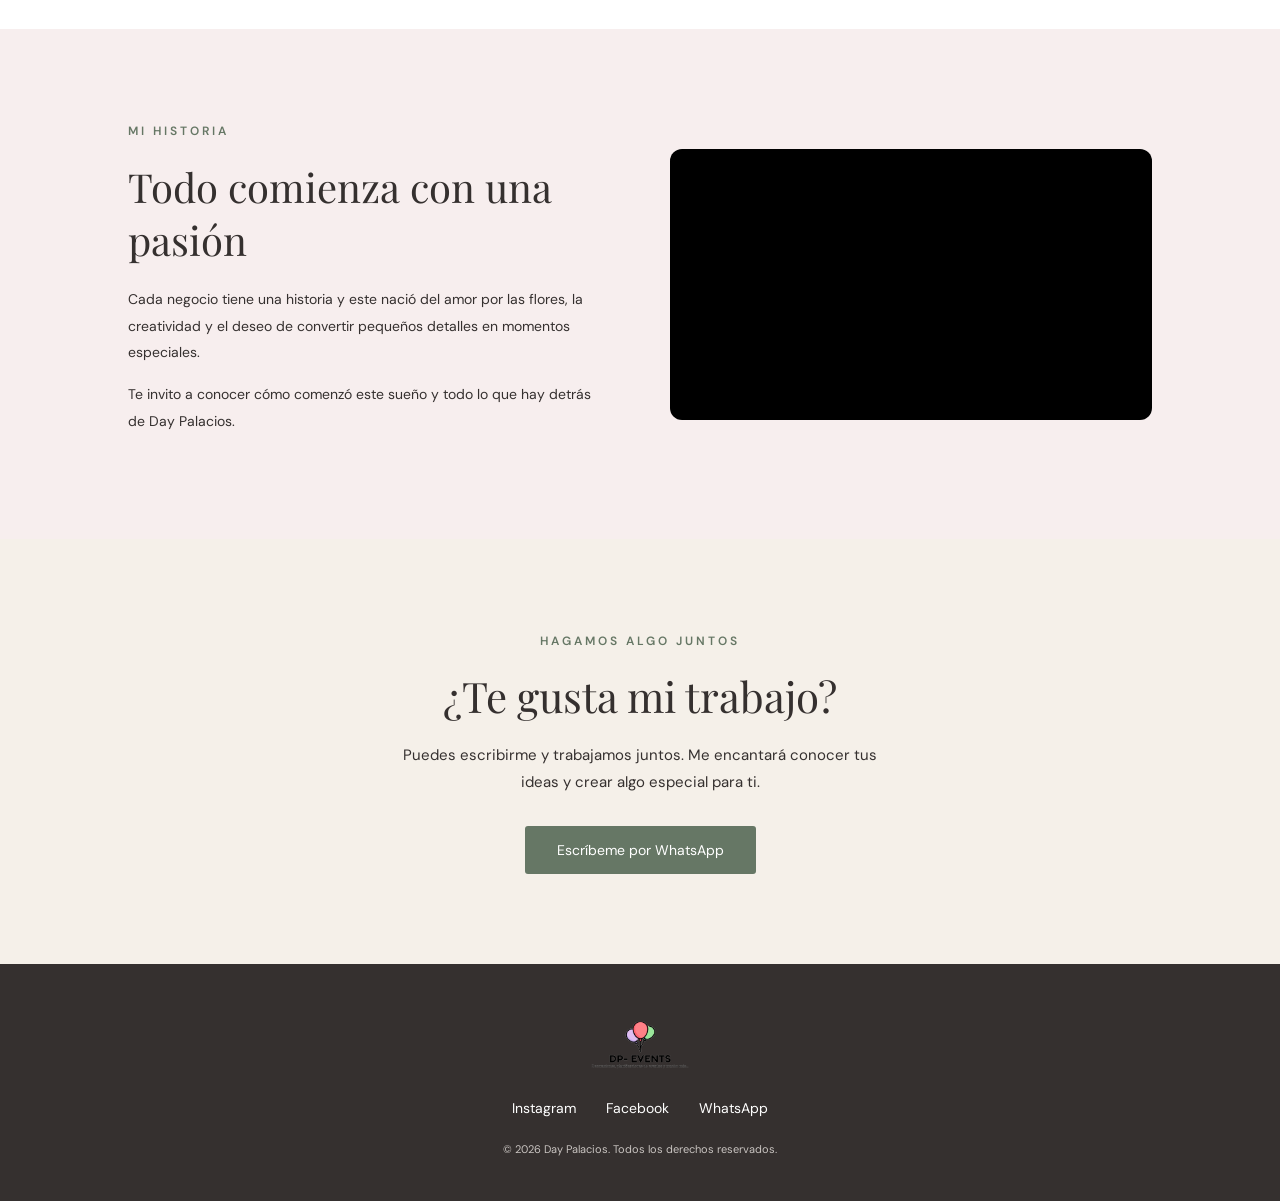
==== commit 10da9c28: "Actualizacion de la pagina" ====
--- a/index.html
+++ b/index.html
@@ -38,12 +38,12 @@
             <span class="subtitulo">BIENVENIDOS A MI ESPACIO</span>
 
             <h1>Mi nombre es <span>Day Palacios</span></h1>
-
-            <p>
-                Lorem ipsum dolor sit amet consectetur adipisicing elit.
-                Me apasiona crear diseños florales que transmitan emociones,
-                belleza y momentos especiales. Cada trabajo representa
-                una oportunidad para expresar creatividad y dedicación.
+            <h3>Transformo flores en emociones y detalles en recuerdos inolvidables.</h3>
+            <p>
+               Diseño experiencias florales y decorativas con 
+               creatividad, exclusividad y dedicación. Cada creación 
+               lleva mi esencia y el compromiso de convertir momentos 
+               especiales en recuerdos únicos.
             </p>
 
             <a href="#portafolio" class="boton">Ver mi trabajo</a>
--- a/css/estilos.css
+++ b/css/estilos.css
@@ -147,6 +147,17 @@
     display: block;
 }
 
+.inicio h3 {
+    font-family: var(--titulo);
+    font-size: 22px;
+    font-weight: 400;
+    font-style: italic;
+    line-height: 1.5;
+    color: var(--verde);
+    max-width: 480px;
+    margin-bottom: 20px;
+}
+
 .inicio p {
     font-size: 15px;
     line-height: 1.9;
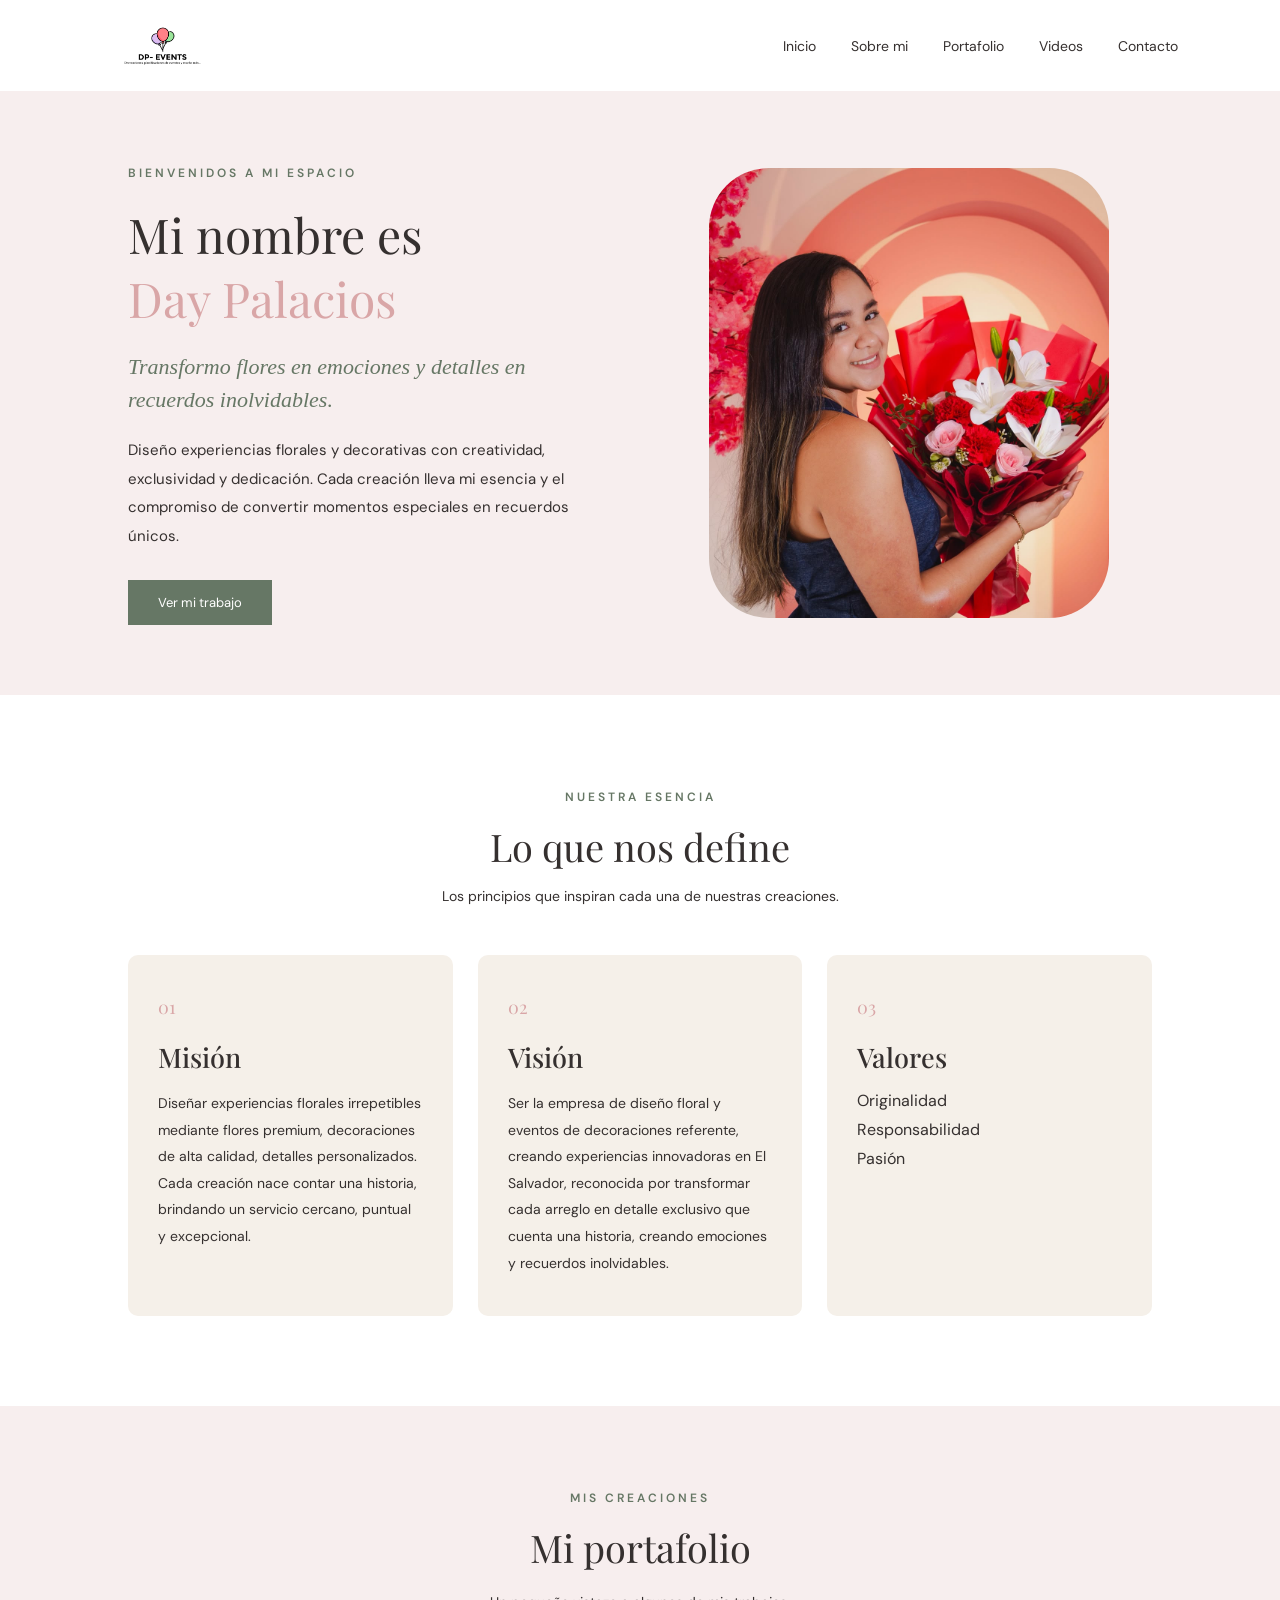
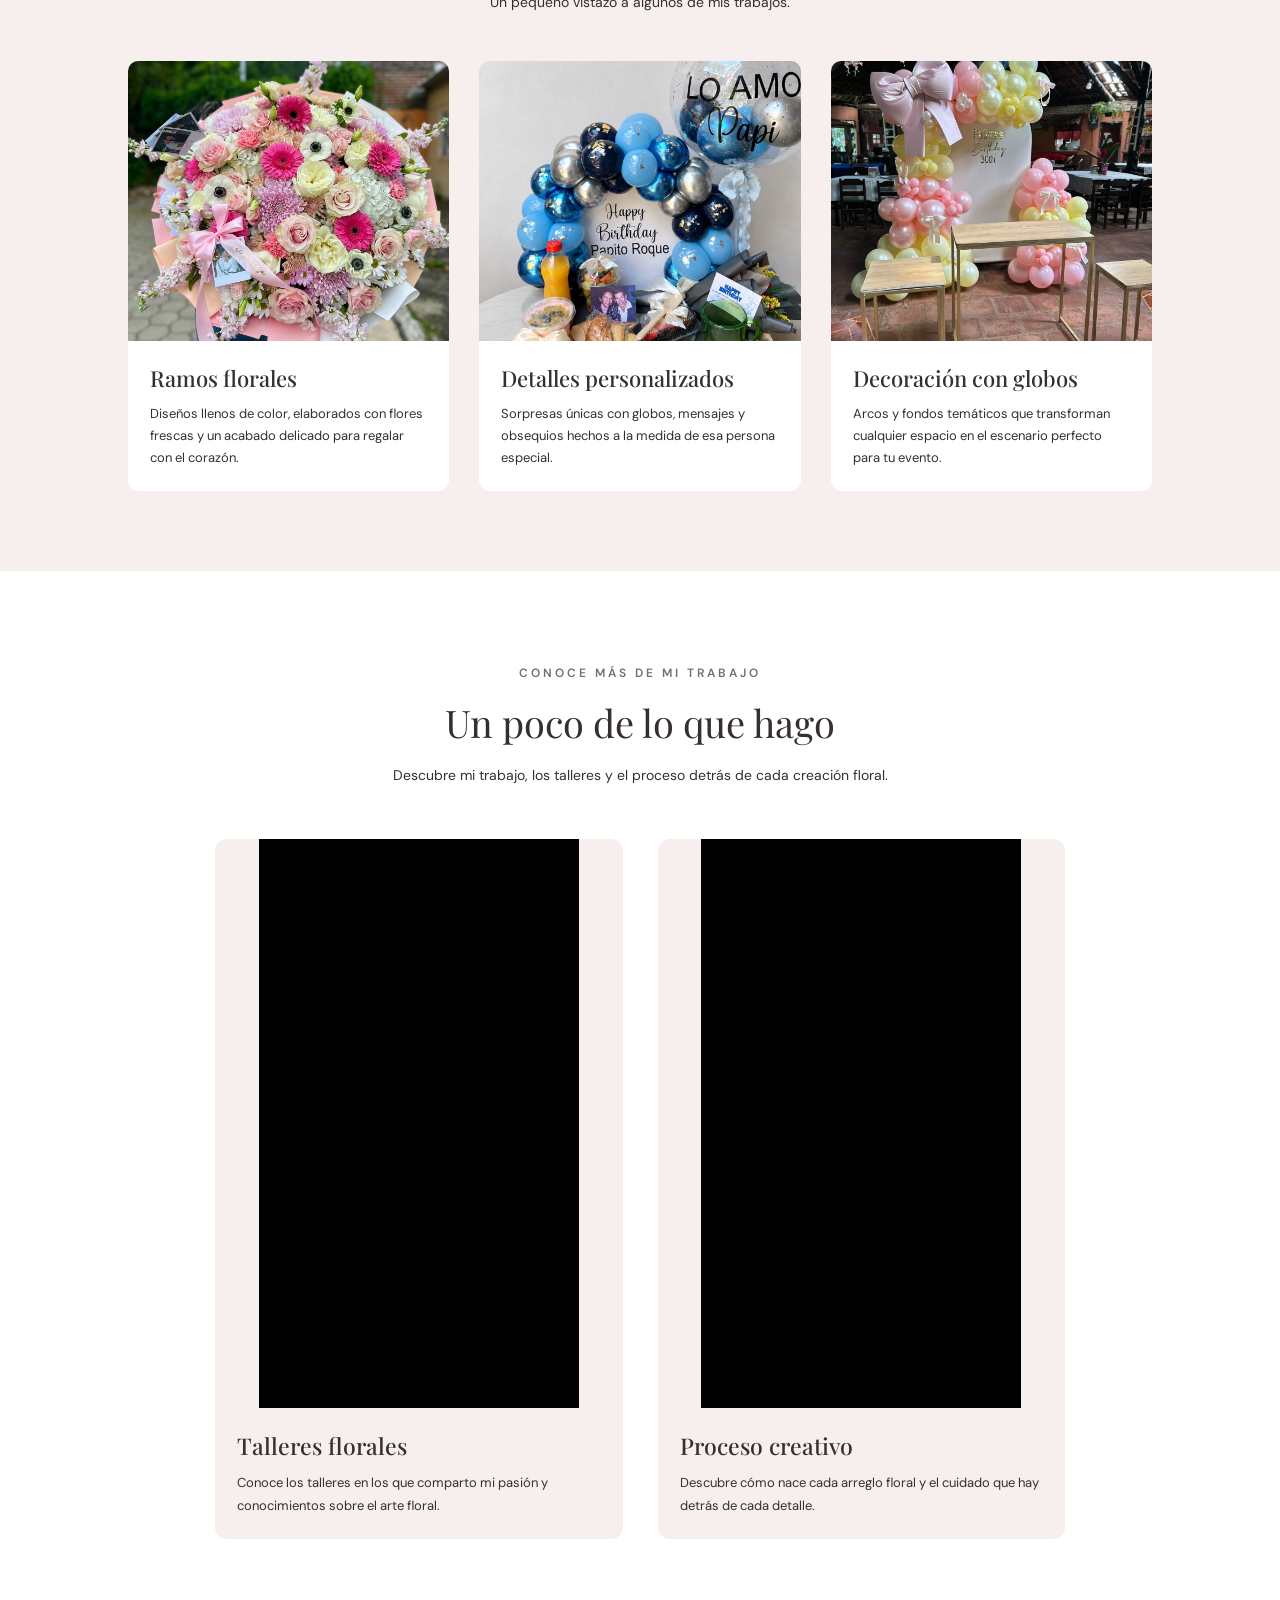
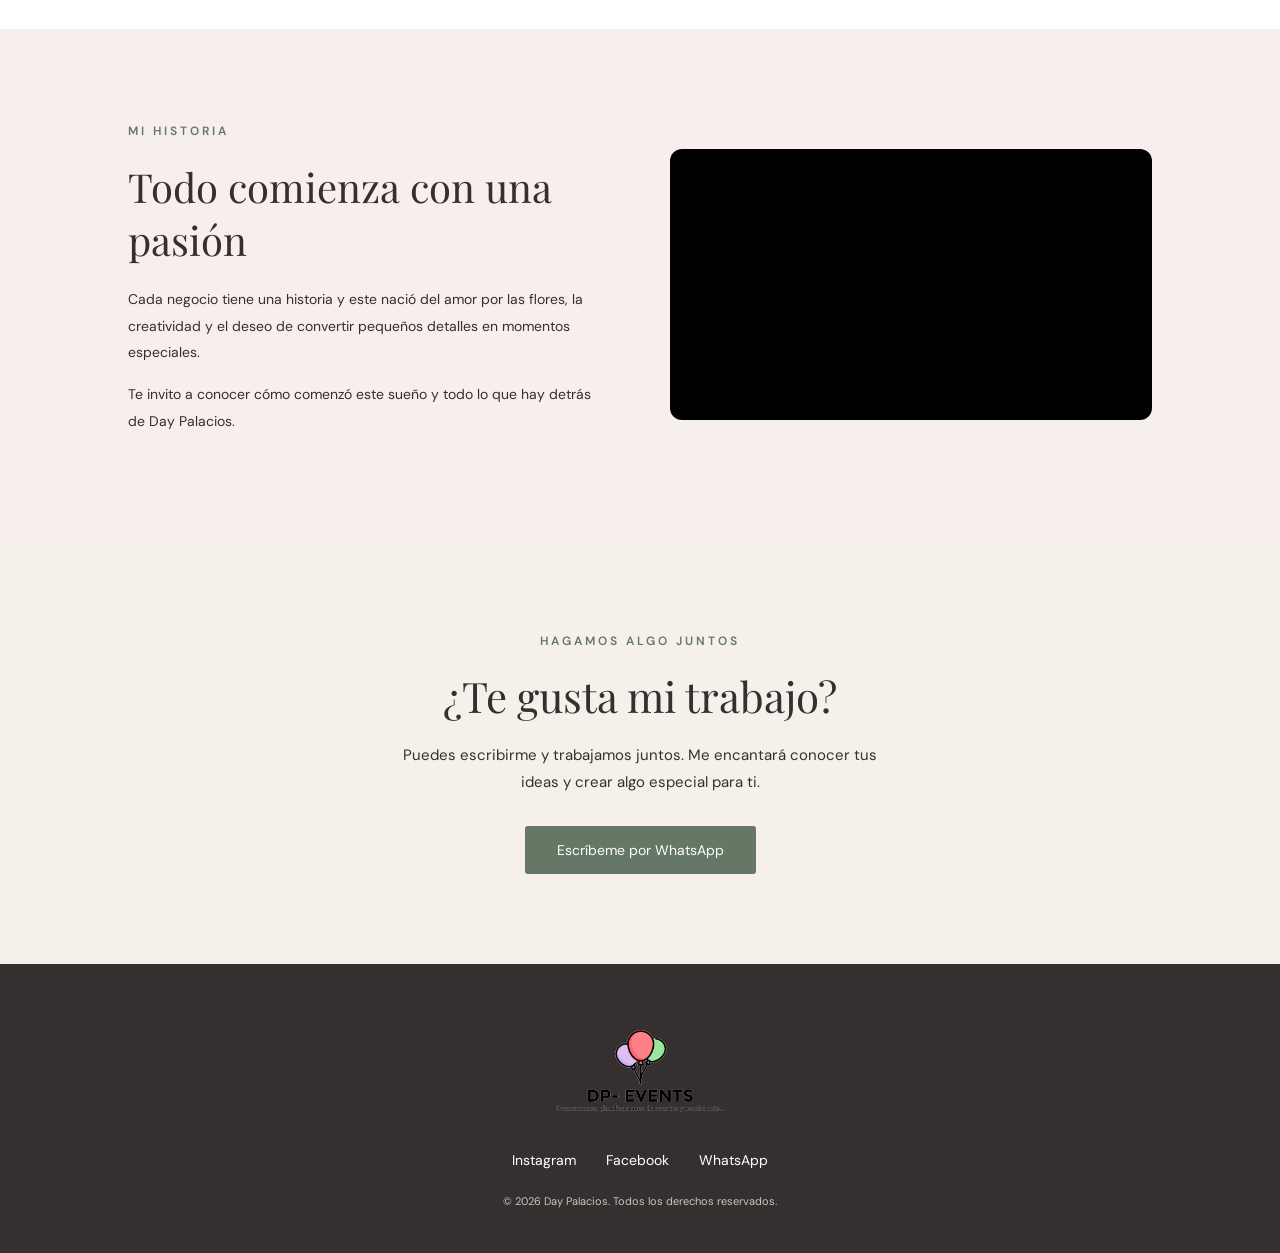
==== commit d41a5dc3: "Actualizacion de la pagina" ====
--- a/index.html
+++ b/index.html
@@ -4,7 +4,7 @@
 <head>
     <meta charset="UTF-8">
     <meta name="viewport" content="width=device-width, initial-scale=1.0">
-    <title>DP - EVENTS | Portafolio Floral</title>
+    <title>DP - EVENTS | Home</title>
     <link rel="icon" type="image/png" href="img/icono-logo-dp.png">
     <link rel="stylesheet" href="css/estilos.css">
     <link href="https://fonts.googleapis.com/css2?family=DM+Sans:wght@400;500;600;700&family=Playfair+Display:wght@400;500;600&display=swap" rel="stylesheet">
@@ -24,7 +24,7 @@
         <ul class="menu-links" id="menu-links">
             <li><a href="#inicio">Inicio</a></li>
             <li><a href="#mision">Sobre mi</a></li>
-            <li><a href="#portafolio">Portafolio</a></li>
+            <li><a href="html/portafolio.html">Portafolio</a></li>
              <li><a href="#videos">Videos</a></li>
             <li><a href="#contacto">Contacto</a></li>
         </ul>
--- a/css/estilos.css
+++ b/css/estilos.css
@@ -1,7 +1,3 @@
-/* =================================
-   CONFIGURACION GENERAL
-================================= */
-
 :root {
     --rosa: #d9a6a7;
     --rosa-claro: #f7eeee;
@@ -496,6 +492,276 @@
     transform: translateY(-3px);
 }
 
+/* =================================
+   CATALOGO / PRECIOS
+================================= */
+
+.catalogo {
+    padding: 90px 10%;
+    background-color: var(--blanco);
+}
+
+.catalogo-titulo {
+    text-align: center;
+    margin-bottom: 60px;
+}
+
+.catalogo-titulo h2 {
+    font-family: var(--titulo);
+    font-size: 38px;
+    font-weight: 400;
+    margin: 15px 0;
+}
+
+.catalogo-titulo p {
+    font-size: 14px;
+}
+
+.catalogo-bloque {
+    max-width: 1100px;
+    margin: 0 auto 70px;
+}
+
+.catalogo-bloque:last-child {
+    margin-bottom: 0;
+}
+
+.catalogo-bloque h3 {
+    font-family: var(--titulo);
+    font-size: 30px;
+    font-weight: 500;
+    text-align: center;
+    margin-bottom: 8px;
+}
+
+.catalogo-bloque > p {
+    font-size: 14px;
+    text-align: center;
+    margin-bottom: 35px;
+}
+
+.precio-grid {
+    display: grid;
+    grid-template-columns: repeat(3, 1fr);
+    gap: 25px;
+}
+
+.precio-card {
+    position: relative;
+    display: flex;
+    flex-direction: column;
+    background-color: var(--beige);
+    border: 2px solid transparent;
+    border-radius: 12px;
+    overflow: hidden;
+    transition: transform 0.3s;
+}
+
+.precio-card:hover {
+    transform: translateY(-8px);
+}
+
+.precio-card.destacada {
+    border-color: var(--rosa);
+}
+
+/* Solo imagenes sueltas (sin carrusel). Las del carrusel se
+   controlan en la seccion CARRUSEL. */
+.precio-card > img {
+    width: 100%;
+    height: 220px;
+    object-fit: cover;
+}
+
+.etiqueta {
+    position: absolute;
+    top: 15px;
+    right: 15px;
+    z-index: 3; /* queda por encima del carrusel */
+    background-color: var(--rosa);
+    color: var(--oscuro);
+    font-size: 11px;
+    font-weight: 600;
+    padding: 5px 12px;
+    border-radius: 20px;
+}
+
+.precio-cuerpo {
+    display: flex;
+    flex-direction: column;
+    flex: 1;
+    padding: 28px 25px;
+}
+
+.precio-tamano {
+    color: var(--verde);
+    font-size: 12px;
+    font-weight: 600;
+    letter-spacing: 3px;
+}
+
+.precio-cuerpo h4 {
+    font-family: var(--titulo);
+    font-size: 24px;
+    font-weight: 500;
+    margin: 10px 0 5px;
+}
+
+.precio {
+    font-family: var(--titulo);
+    font-size: 32px;
+    margin-bottom: 15px;
+}
+
+.precio-lista {
+    list-style: none;
+    margin-bottom: 25px;
+    flex: 1;
+}
+
+.precio-lista li {
+    position: relative;
+    padding-left: 18px;
+    font-size: 13px;
+    line-height: 1.9;
+}
+
+.precio-lista li::before {
+    content: "•";
+    position: absolute;
+    left: 0;
+    color: var(--rosa);
+    font-weight: bold;
+}
+
+.precio-card .boton {
+    text-align: center;
+    border-radius: 3px;
+}
+
+
+/* =================================
+   CARRUSEL (dentro de .precio-card)
+================================= */
+
+.carousel {
+    position: relative;
+    overflow: hidden;
+    aspect-ratio: 4 / 3;
+    background-color: var(--rosa-claro);
+    touch-action: pan-y; /* permite scroll vertical y deslizar en horizontal */
+}
+
+.carousel-track {
+    display: flex;
+    height: 100%;
+    transition: transform 0.6s cubic-bezier(0.65, 0, 0.35, 1);
+}
+
+.carousel-track img {
+    flex: 0 0 100%;
+    width: 100%;
+    height: 100%;
+    object-fit: cover;
+}
+
+.carousel-btn {
+    position: absolute;
+    top: 50%;
+    transform: translateY(-50%);
+    z-index: 2;
+    width: 36px;
+    height: 36px;
+    border: none;
+    border-radius: 50%;
+    background-color: rgba(255, 255, 255, 0.88);
+    color: var(--oscuro);
+    font-size: 22px;
+    line-height: 1;
+    cursor: pointer;
+    opacity: 0;
+    transition: opacity 0.3s, background-color 0.3s;
+}
+
+.carousel-btn:hover {
+    background-color: var(--blanco);
+}
+
+.carousel:hover .carousel-btn,
+.carousel-btn:focus-visible {
+    opacity: 1;
+}
+
+.carousel-btn.prev {
+    left: 12px;
+}
+
+.carousel-btn.next {
+    right: 12px;
+}
+
+.carousel-dots {
+    position: absolute;
+    bottom: 14px;
+    left: 0;
+    right: 0;
+    z-index: 2;
+    display: flex;
+    justify-content: center;
+    gap: 8px;
+}
+
+.carousel-dots button {
+    width: 7px;
+    height: 7px;
+    padding: 0;
+    border: none;
+    border-radius: 50%;
+    background-color: rgba(255, 255, 255, 0.55);
+    cursor: pointer;
+    transition: all 0.3s;
+}
+
+.carousel-dots button.active {
+    width: 20px;
+    border-radius: 4px;
+    background-color: var(--blanco);
+}
+
+
+/* ---- Una sola tarjeta por rango: carrusel a la izquierda, info a la derecha ---- */
+
+.precio-grid.precio-grid--unica {
+    grid-template-columns: 1fr;
+    max-width: 900px;
+    margin: 0 auto;
+}
+
+.precio-grid--unica .precio-card {
+    flex-direction: row;
+}
+
+.precio-grid--unica .precio-card:hover {
+    transform: translateY(-5px);
+}
+
+.precio-grid--unica .carousel {
+    flex: 1 1 55%;
+    aspect-ratio: auto;
+    min-height: 420px;
+}
+
+.precio-grid--unica .carousel-track {
+    position: absolute;
+    inset: 0;
+}
+
+.precio-grid--unica .precio-cuerpo {
+    flex: 1 1 45%;
+    justify-content: center;
+    padding: 40px 35px;
+}
+
 
 /* =================================
    FOOTER
@@ -509,8 +775,7 @@
 }
 
 .footer-logo img {
-    width: 120px;
-    max-height: 70px;
+    width: 170px;
     object-fit: contain;
     margin: 0 auto 20px;
 }
@@ -553,10 +818,16 @@
         grid-template-columns: repeat(2, 1fr);
     }
 
+    .precio-grid {
+        grid-template-columns: repeat(2, 1fr);
+    }
+
     .inicio h1 {
         font-size: 42px;
     }
 }
+
+
 
 
 /* =================================
@@ -692,6 +963,43 @@
     }
 
 
+    /* CATALOGO / PRECIOS */
+
+    .catalogo {
+        padding: 60px 7%;
+    }
+
+    .precio-grid {
+        grid-template-columns: 1fr;
+        max-width: 420px;
+        margin: 0 auto;
+    }
+
+    /* En celular la tarjeta se apila: foto arriba, info abajo */
+    .precio-grid.precio-grid--unica {
+        max-width: 480px;
+    }
+
+    .precio-grid--unica .precio-card {
+        flex-direction: column;
+    }
+
+    .precio-grid--unica .carousel {
+        flex: none;
+        aspect-ratio: 4 / 3;
+        min-height: 0;
+    }
+
+    .precio-grid--unica .precio-cuerpo {
+        padding: 28px 25px;
+    }
+
+    /* En celular no hay hover: las flechas siempre visibles */
+    .carousel-btn {
+        opacity: 1;
+    }
+
+
     /* CONTACTO */
 
     .contacto {
@@ -713,4 +1021,6 @@
         gap: 18px;
         flex-wrap: wrap;
     }
+
+
 }
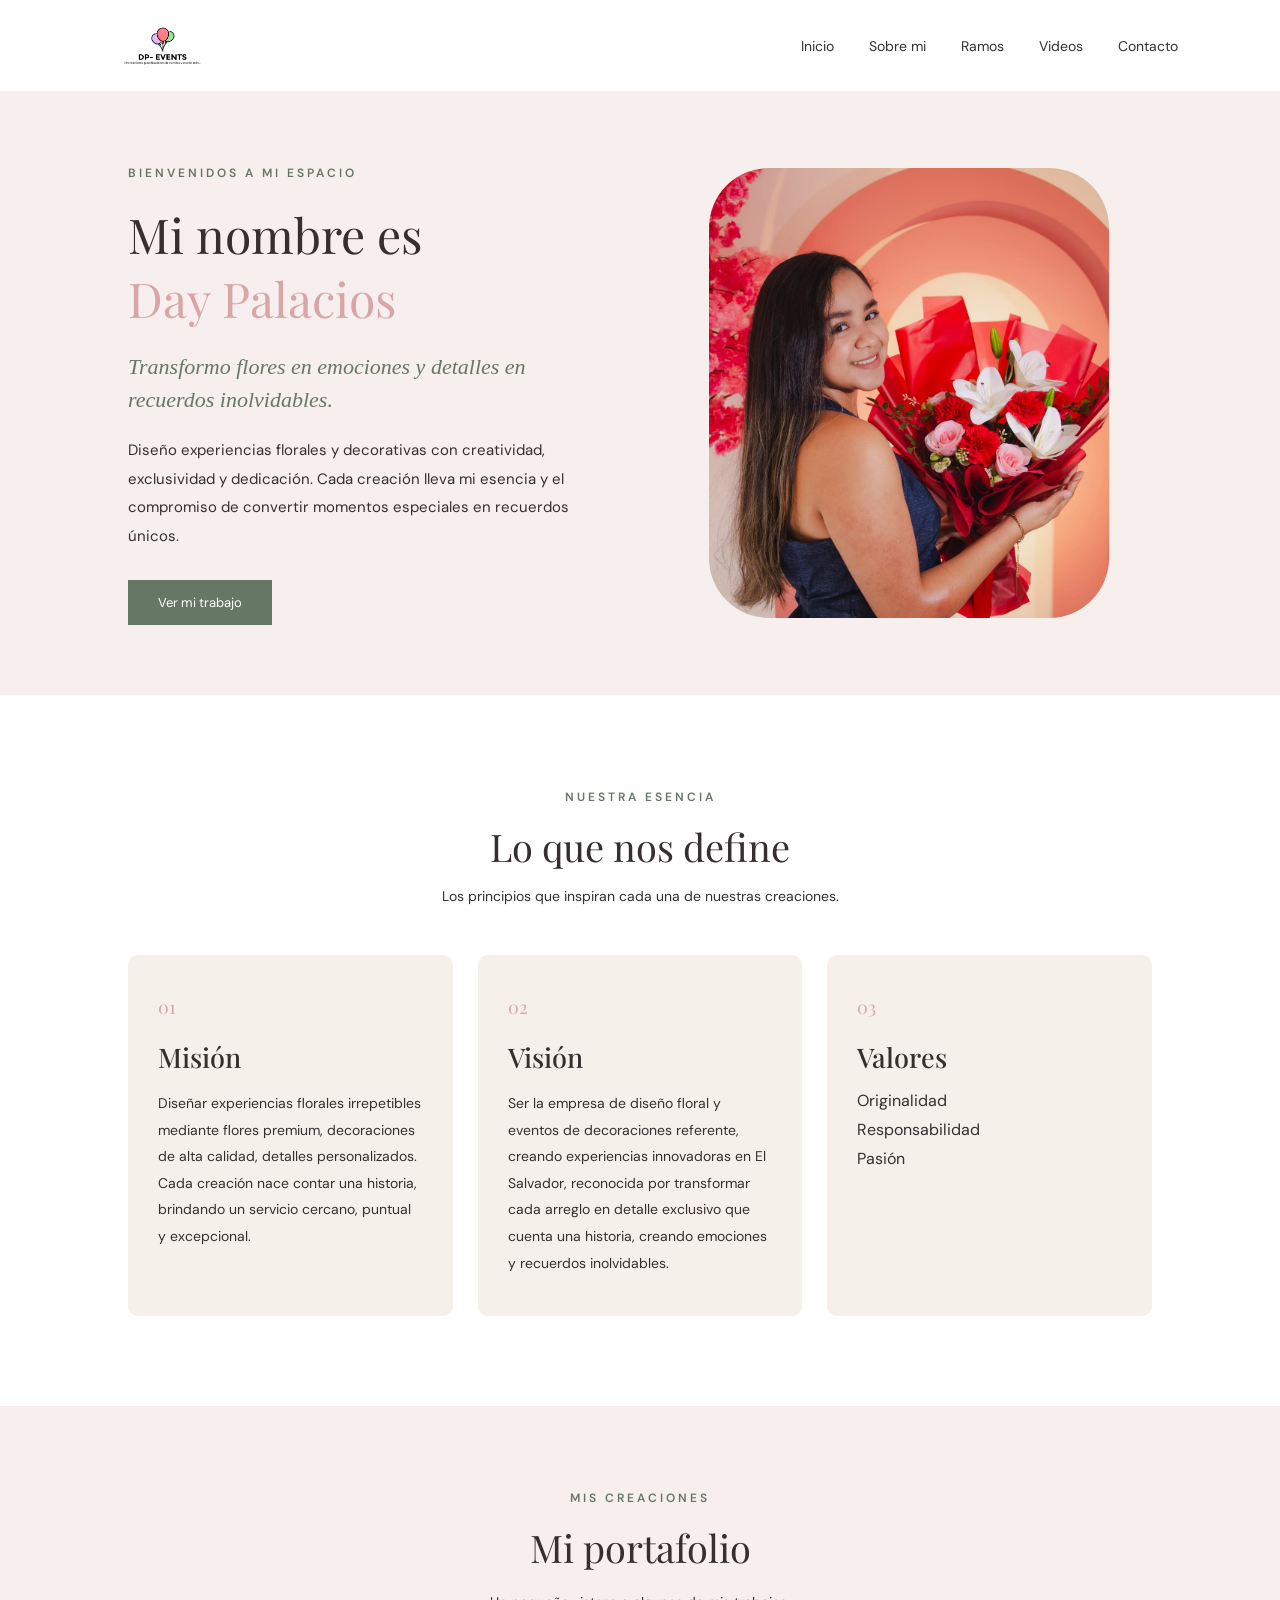
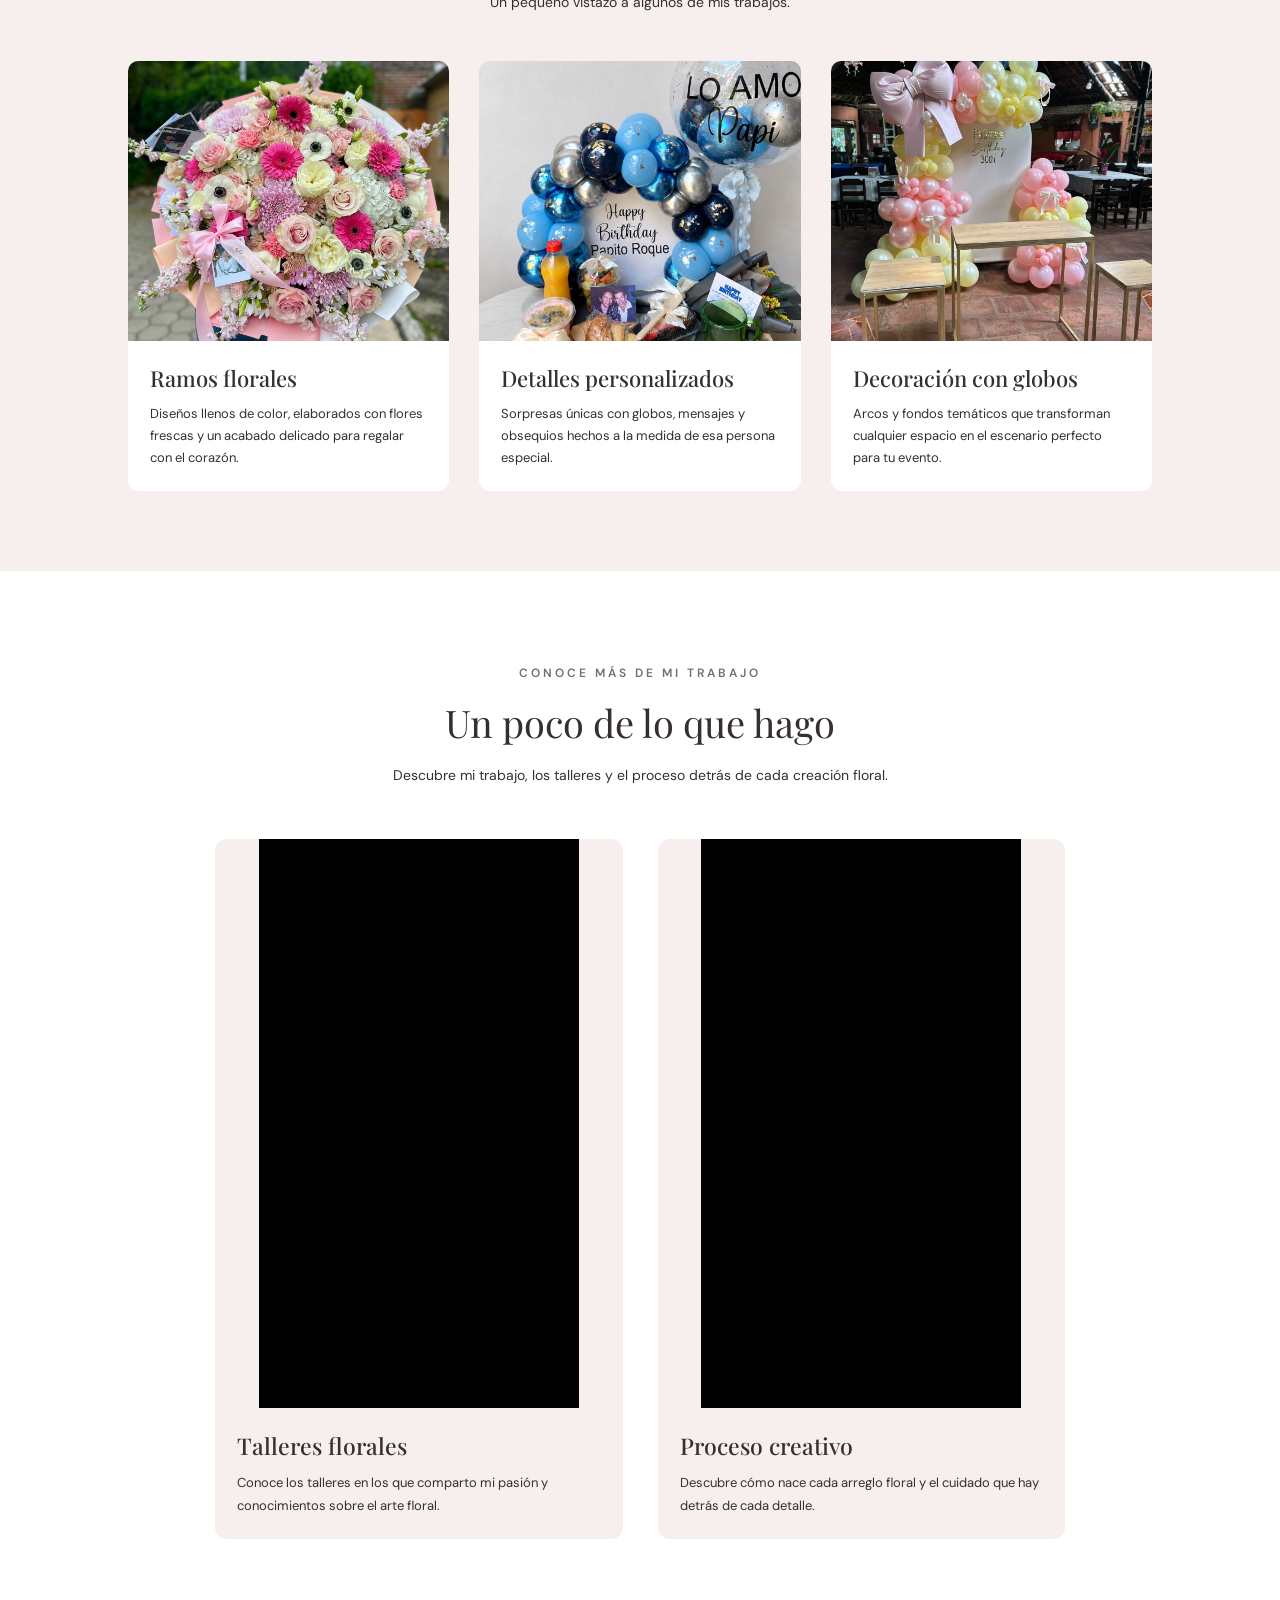
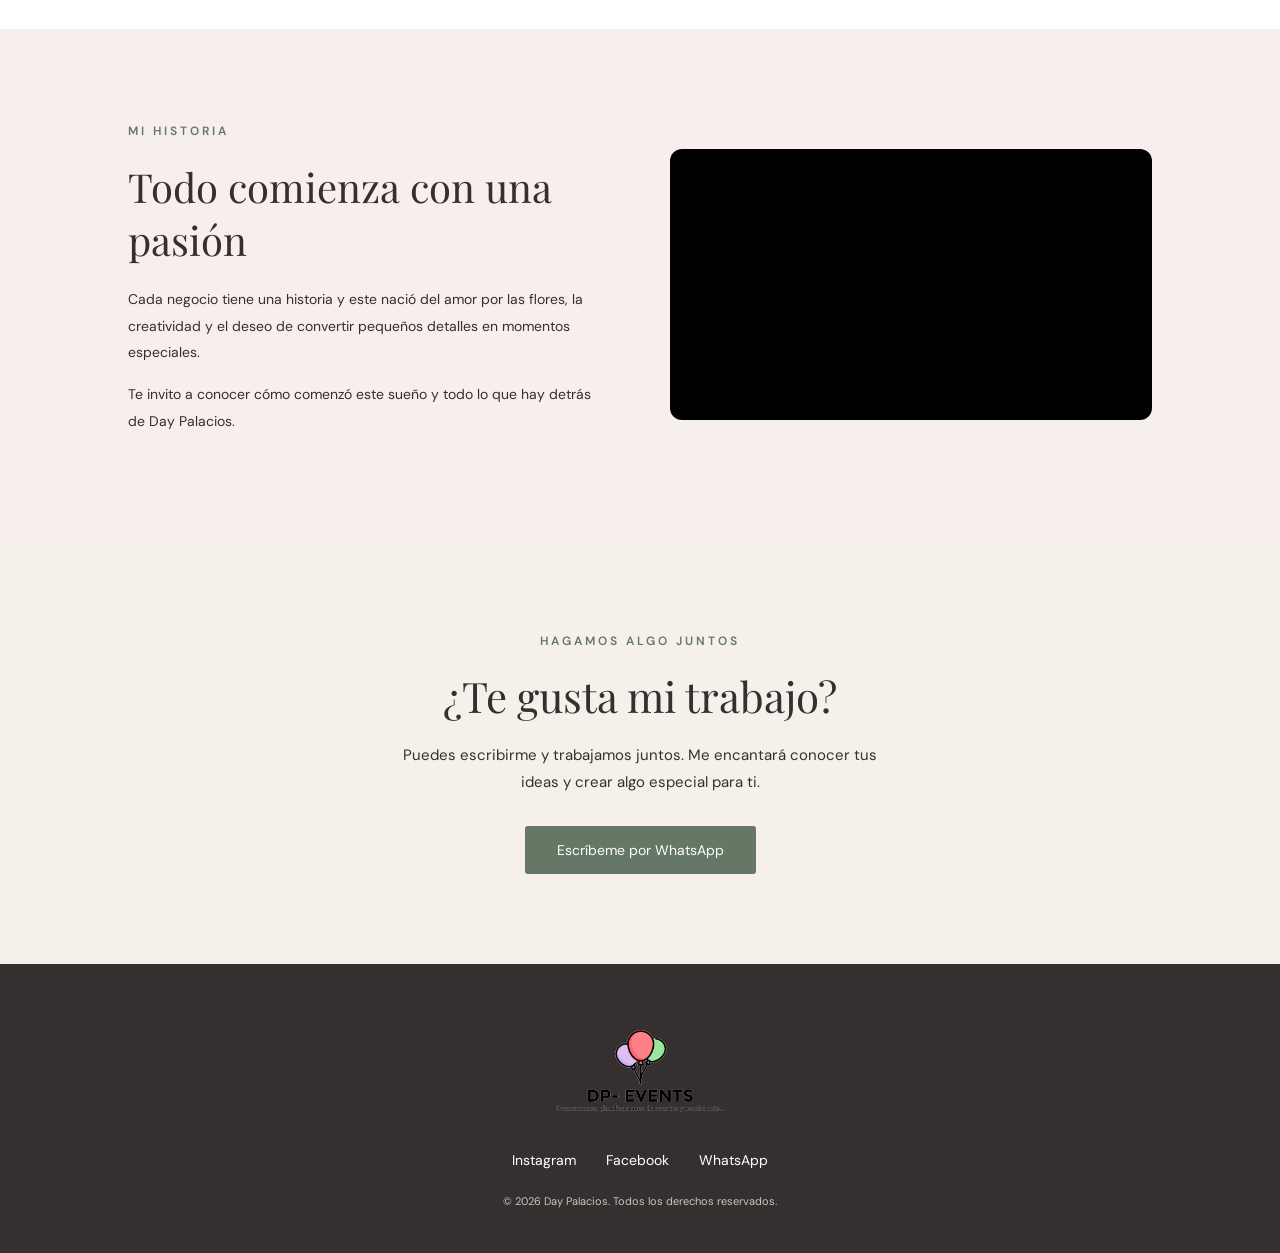
==== commit d43f9fa3: "Actualizacion de la pagina" ====
--- a/index.html
+++ b/index.html
@@ -24,7 +24,7 @@
         <ul class="menu-links" id="menu-links">
             <li><a href="#inicio">Inicio</a></li>
             <li><a href="#mision">Sobre mi</a></li>
-            <li><a href="html/portafolio.html">Portafolio</a></li>
+            <li><a href="html/portafolio.html">Ramos</a></li>
              <li><a href="#videos">Videos</a></li>
             <li><a href="#contacto">Contacto</a></li>
         </ul>
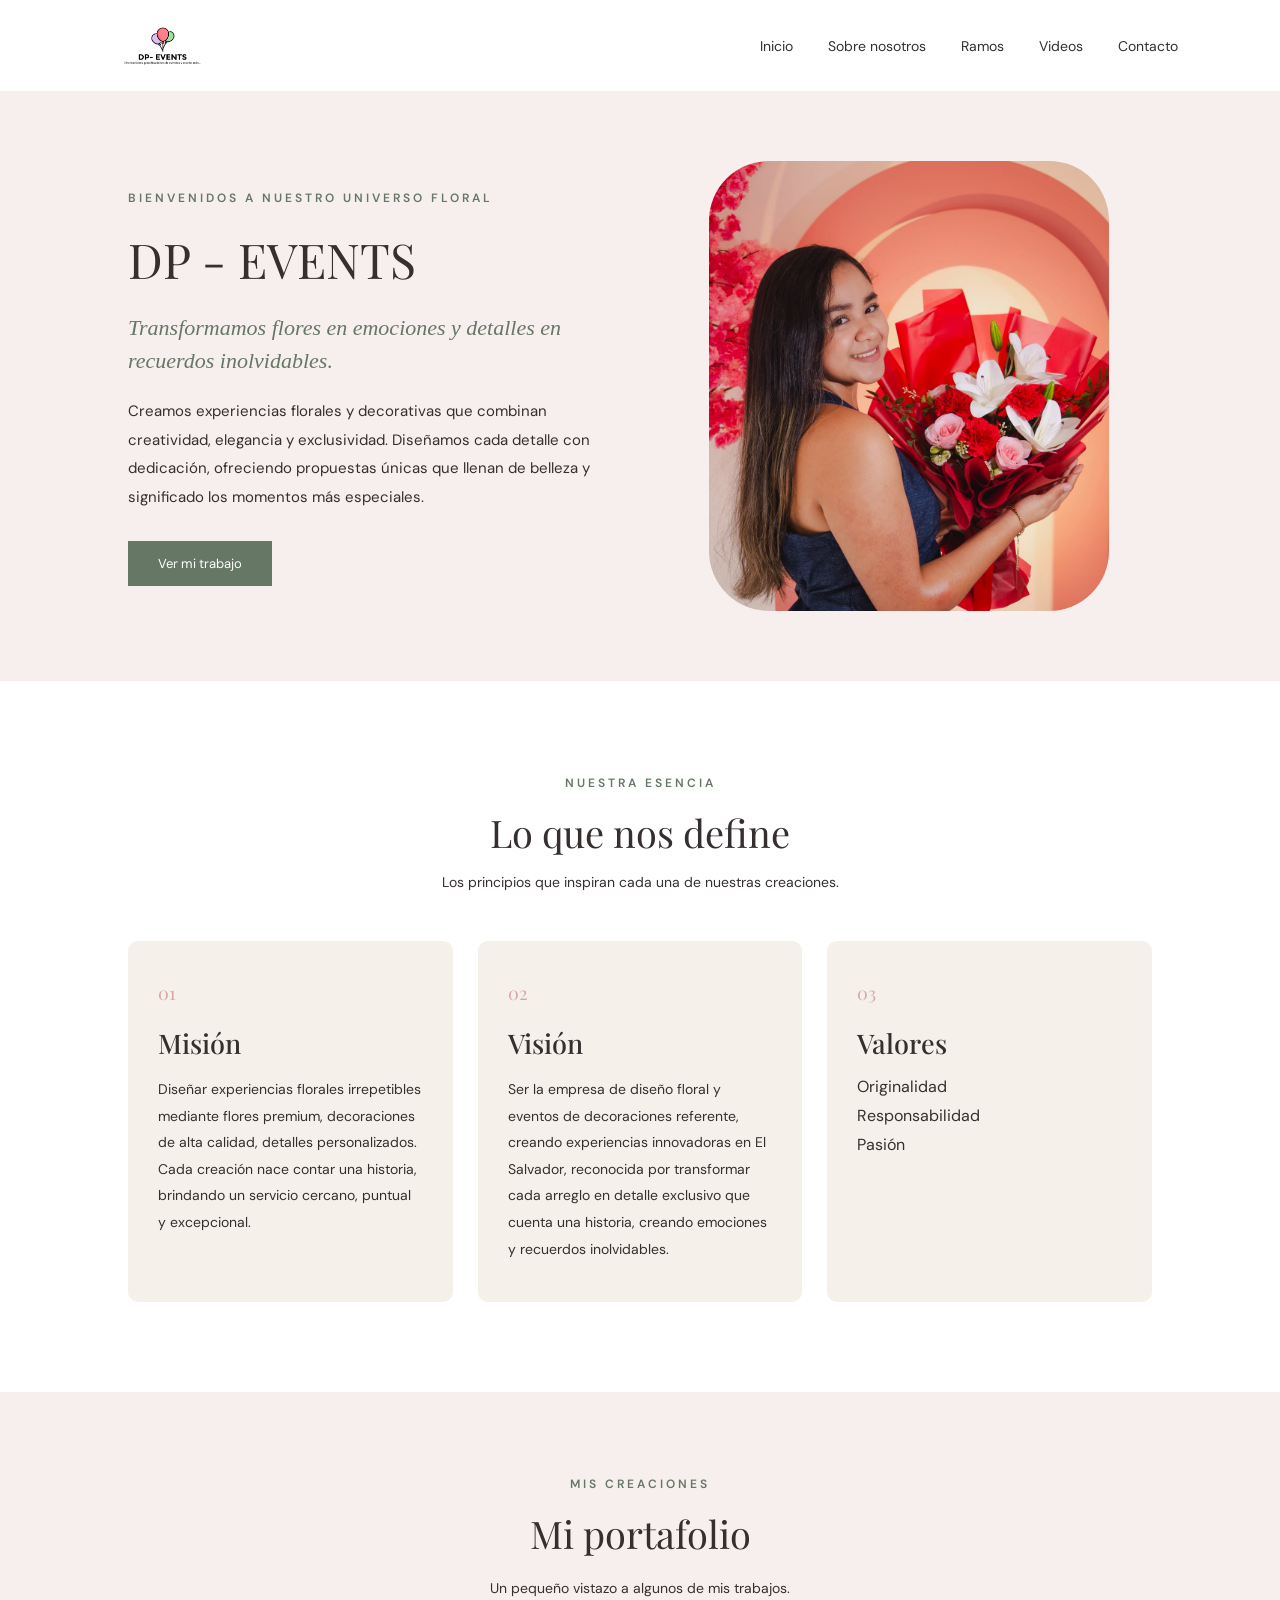
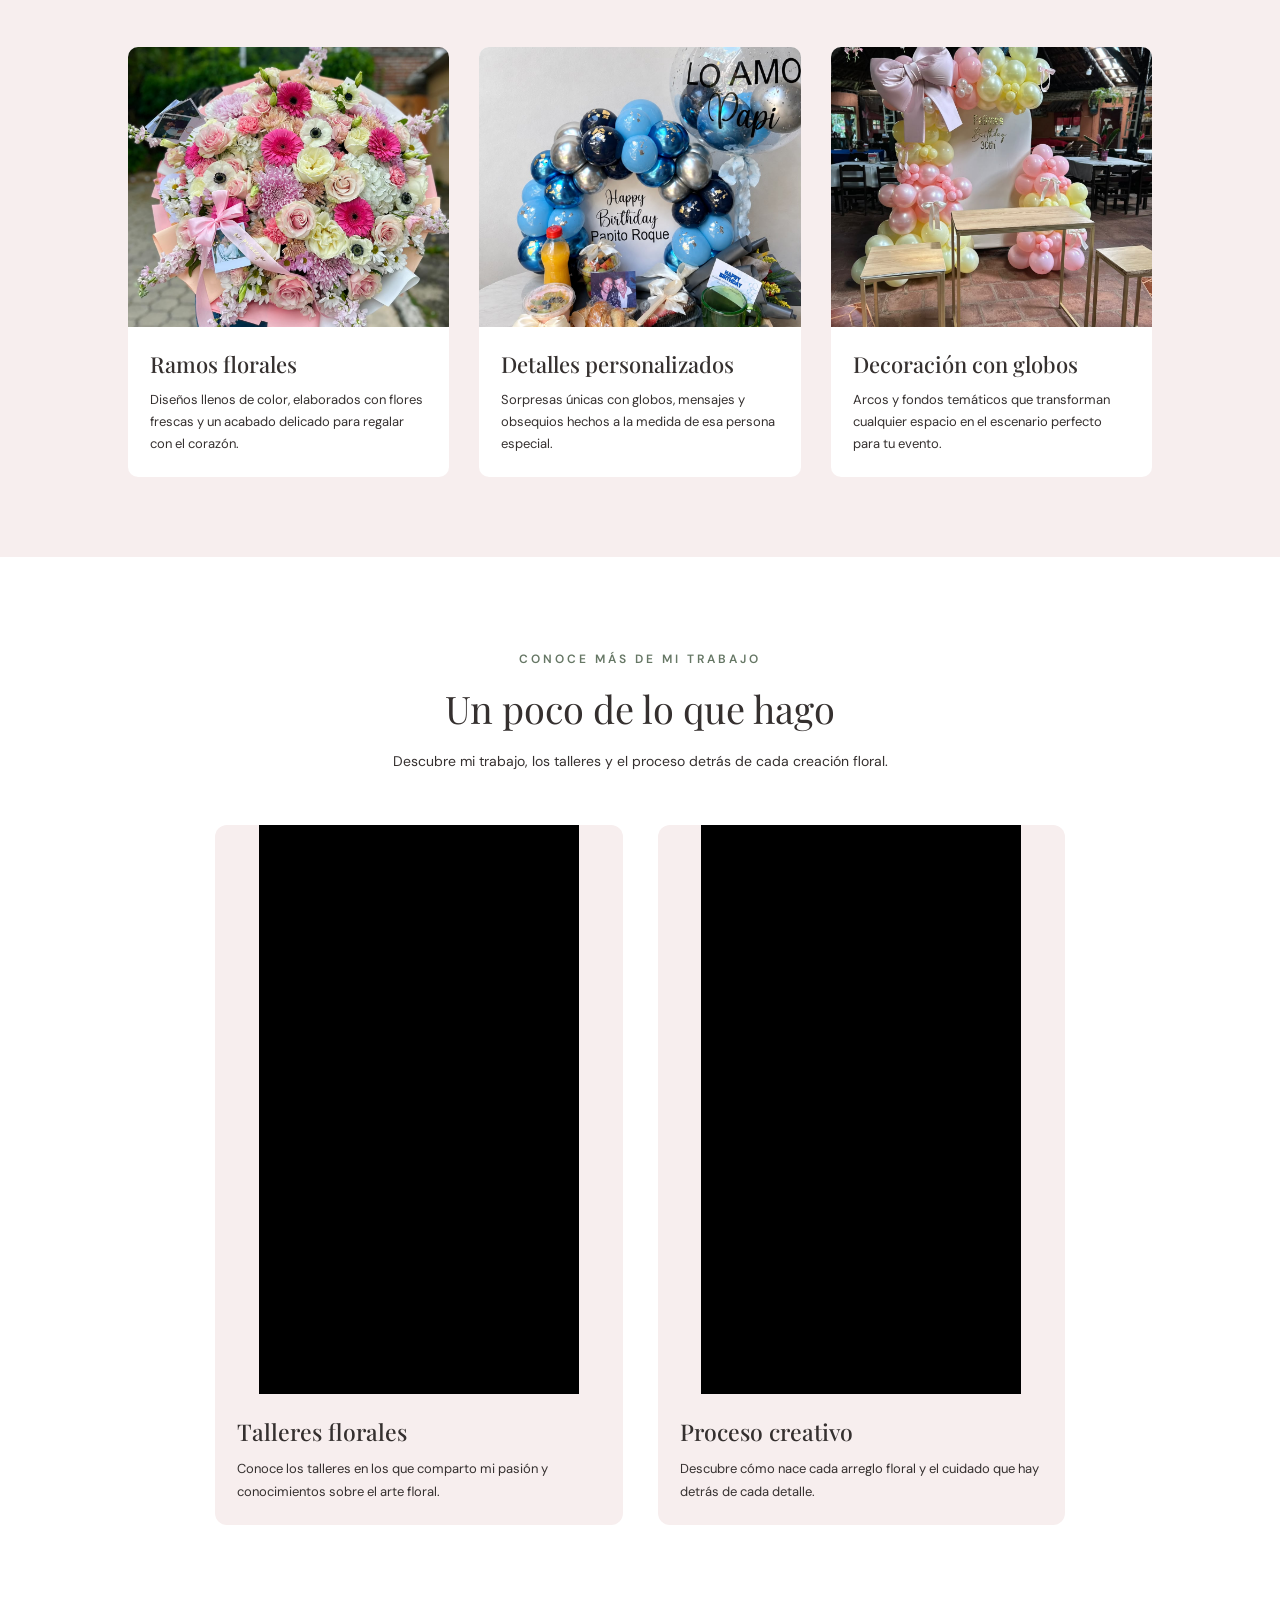
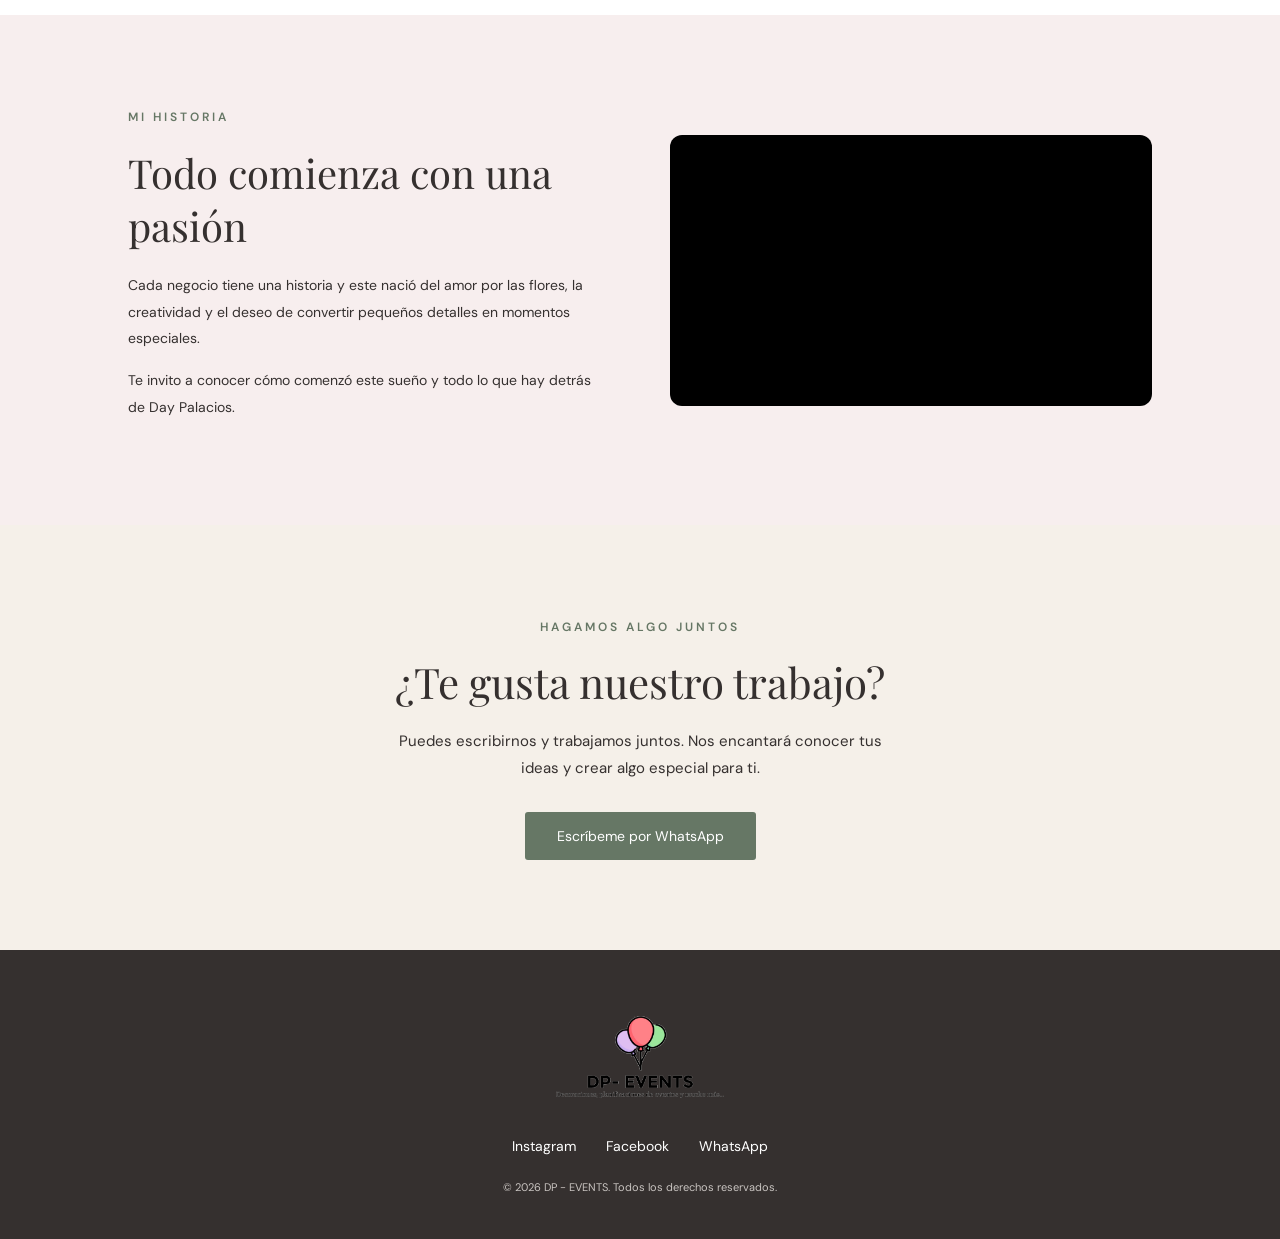
==== commit d416c5c1: "Actualizacion de la pagina" ====
--- a/index.html
+++ b/index.html
@@ -23,7 +23,7 @@
 
         <ul class="menu-links" id="menu-links">
             <li><a href="#inicio">Inicio</a></li>
-            <li><a href="#mision">Sobre mi</a></li>
+            <li><a href="#mision">Sobre nosotros</a></li>
             <li><a href="html/portafolio.html">Ramos</a></li>
              <li><a href="#videos">Videos</a></li>
             <li><a href="#contacto">Contacto</a></li>
@@ -35,15 +35,16 @@
     <section class="inicio" id="inicio">
 
         <div class="inicio-texto">
-            <span class="subtitulo">BIENVENIDOS A MI ESPACIO</span>
-
-            <h1>Mi nombre es <span>Day Palacios</span></h1>
-            <h3>Transformo flores en emociones y detalles en recuerdos inolvidables.</h3>
-            <p>
-               Diseño experiencias florales y decorativas con 
-               creatividad, exclusividad y dedicación. Cada creación 
-               lleva mi esencia y el compromiso de convertir momentos 
-               especiales en recuerdos únicos.
+            <span class="subtitulo">BIENVENIDOS A NUESTRO UNIVERSO FLORAL</span>
+
+            <h1>DP - EVENTS</span></h1>
+            <h3>Transformamos flores en emociones y detalles en recuerdos inolvidables.</h3>
+            <p>
+               Creamos experiencias florales y decorativas que 
+               combinan creatividad, elegancia y exclusividad. 
+               Diseñamos cada detalle con dedicación, ofreciendo 
+               propuestas únicas que llenan de belleza y significado 
+               los momentos más especiales.
             </p>
 
             <a href="#portafolio" class="boton">Ver mi trabajo</a>
@@ -227,11 +228,11 @@
 
     <span class="subtitulo">HAGAMOS ALGO JUNTOS</span>
 
-    <h2>¿Te gusta mi trabajo?</h2>
+    <h2>¿Te gusta nuestro trabajo?</h2>
 
     <p>
-        Puedes escribirme y trabajamos juntos.
-        Me encantará conocer tus ideas y crear algo especial para ti.
+        Puedes escribirnos y trabajamos juntos.
+        Nos encantará conocer tus ideas y crear algo especial para ti.
     </p>
 
    <a href="https://wa.me/50375059878?text=Hola%20Day,%20me%20gustaria%20conocer%20mas%20sobre%20tus%20arreglos%20florales."
@@ -263,7 +264,7 @@
 
         </div>
 
-        <p>© 2026 Day Palacios. Todos los derechos reservados.</p>
+        <p>© 2026 DP - EVENTS. Todos los derechos reservados.</p>
 
     </footer>
 
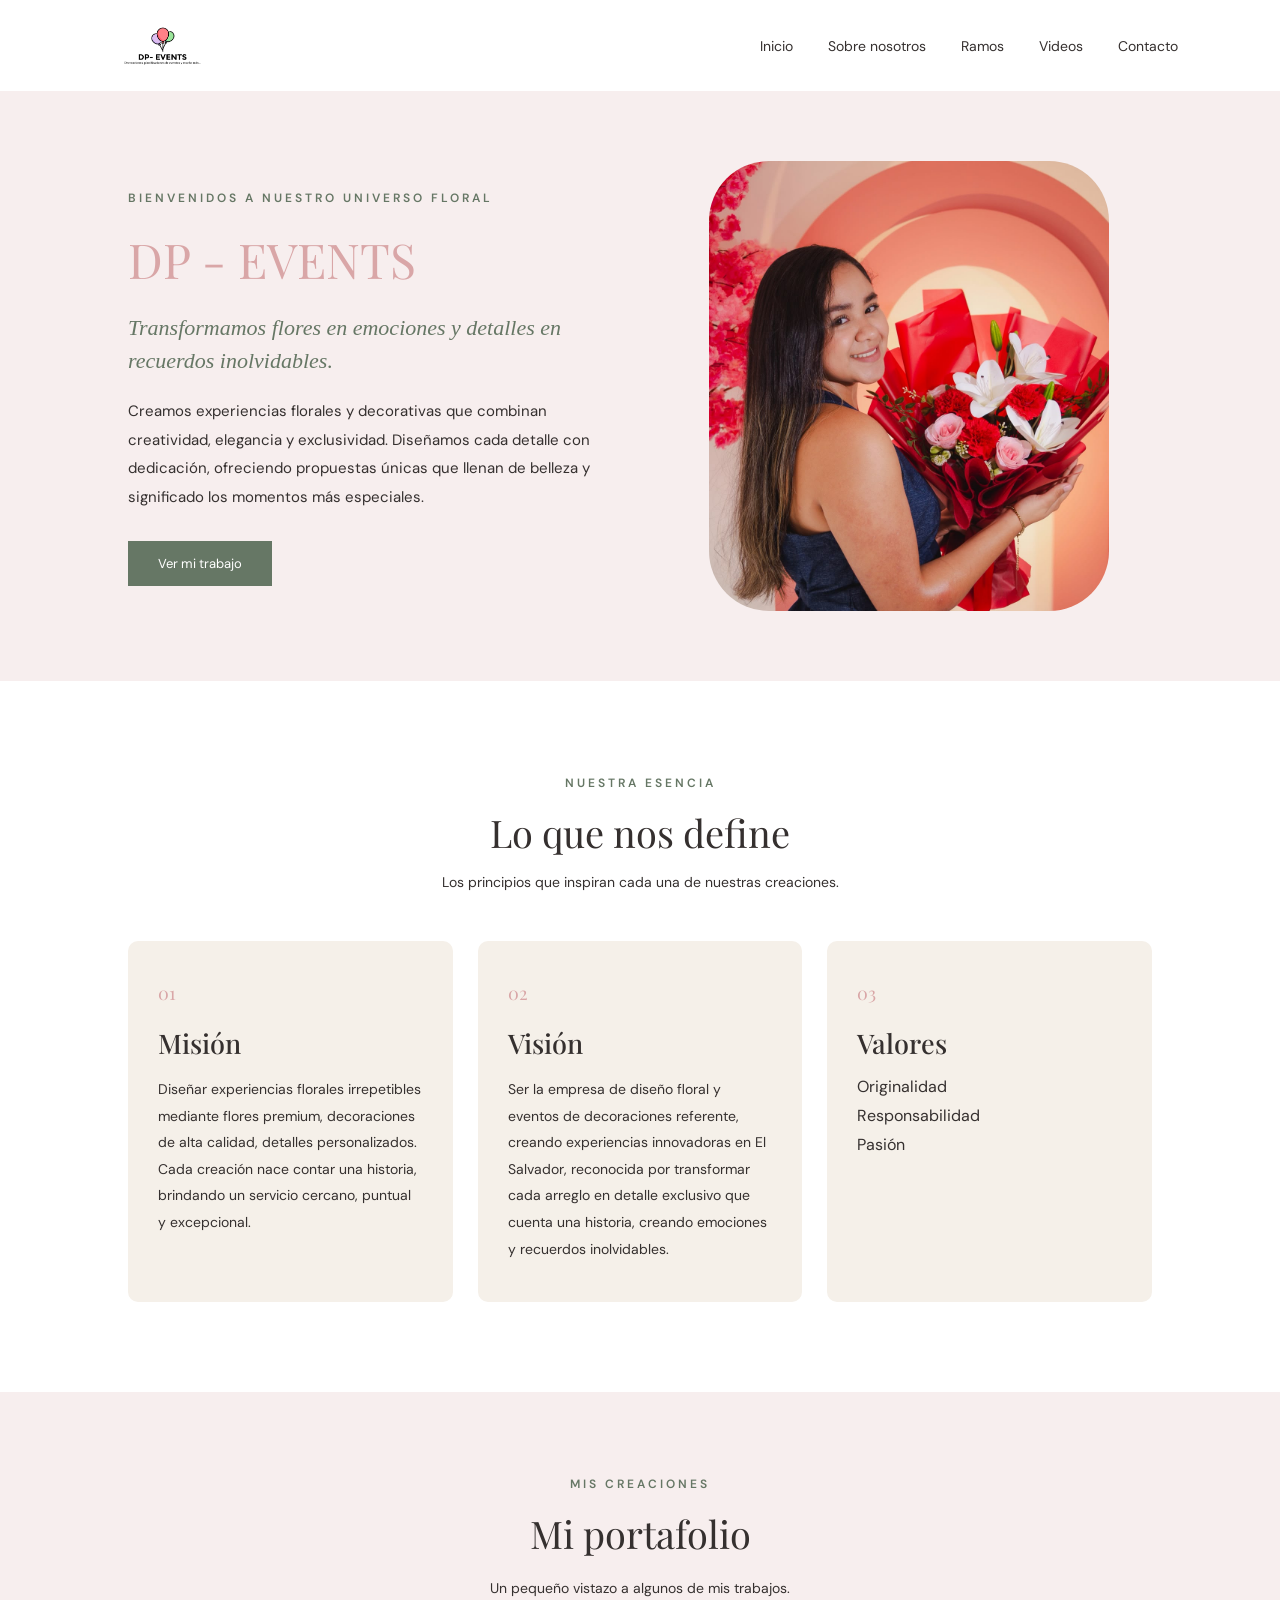
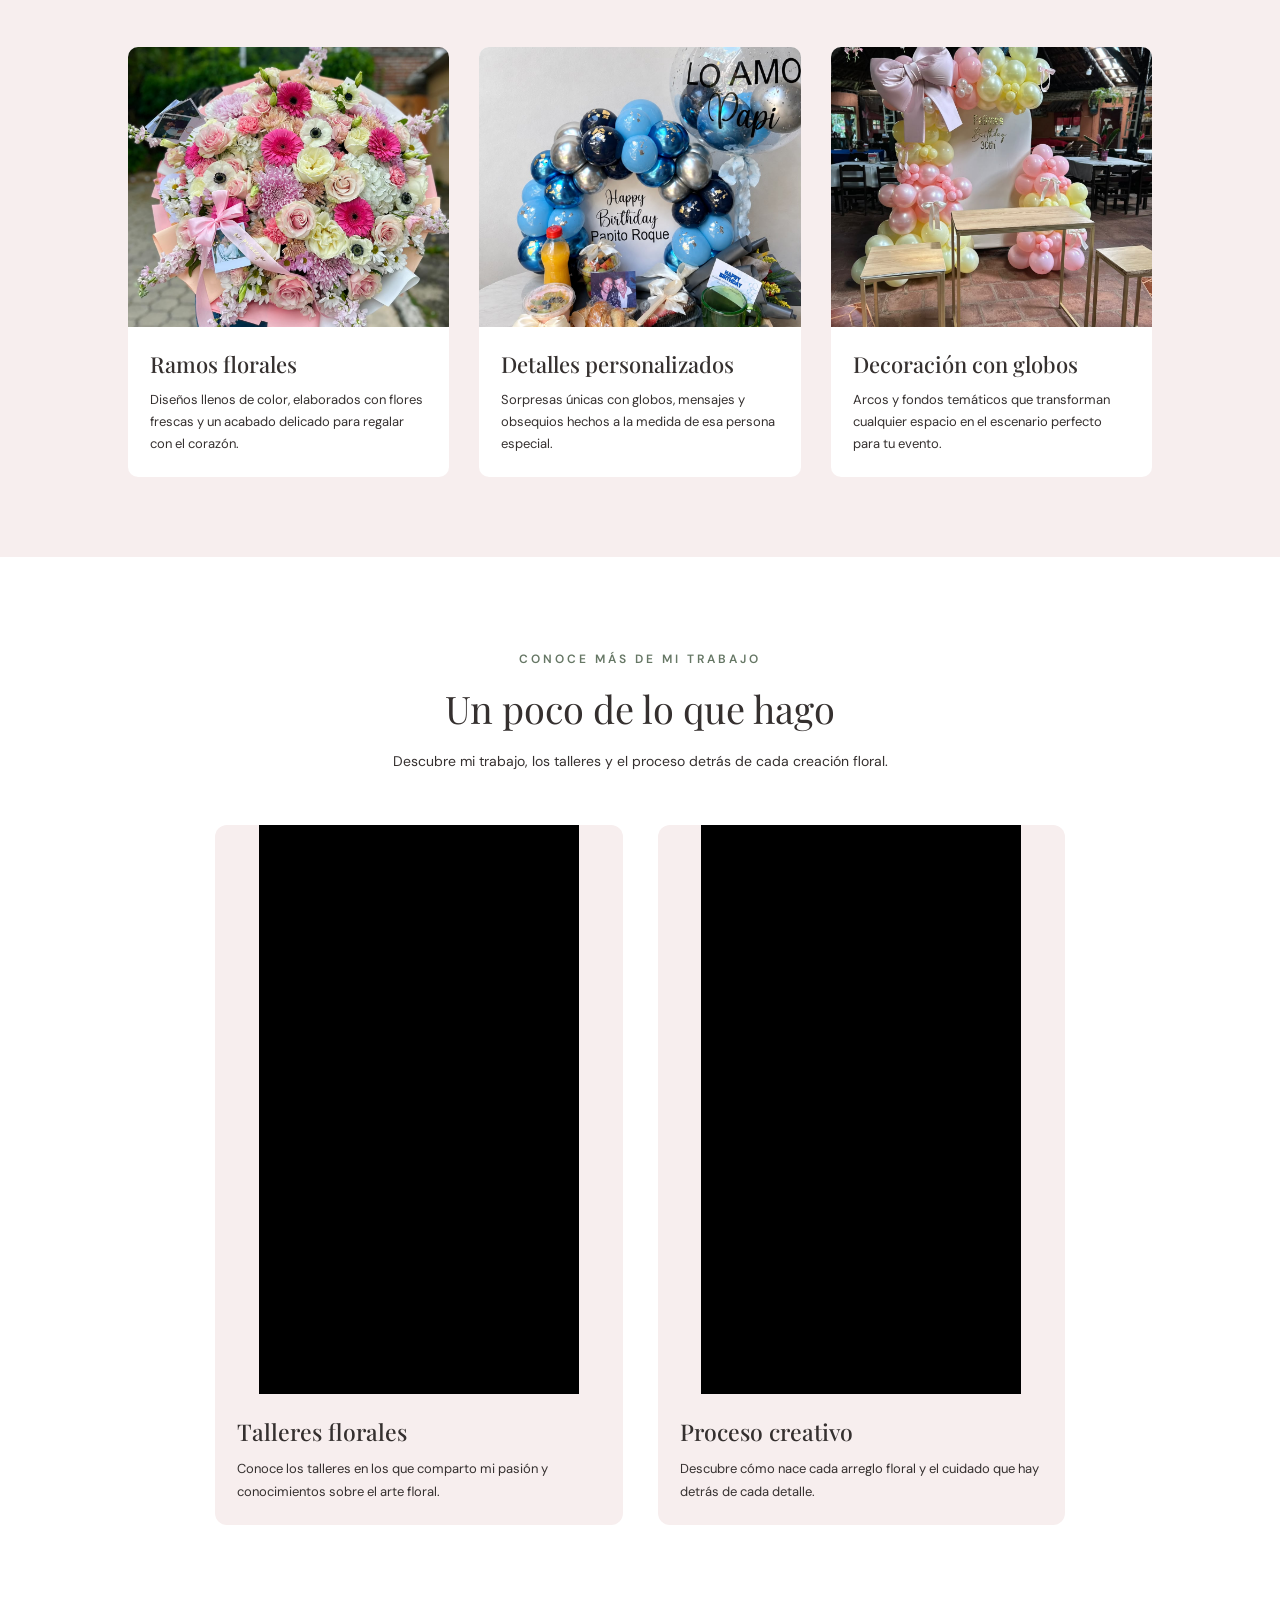
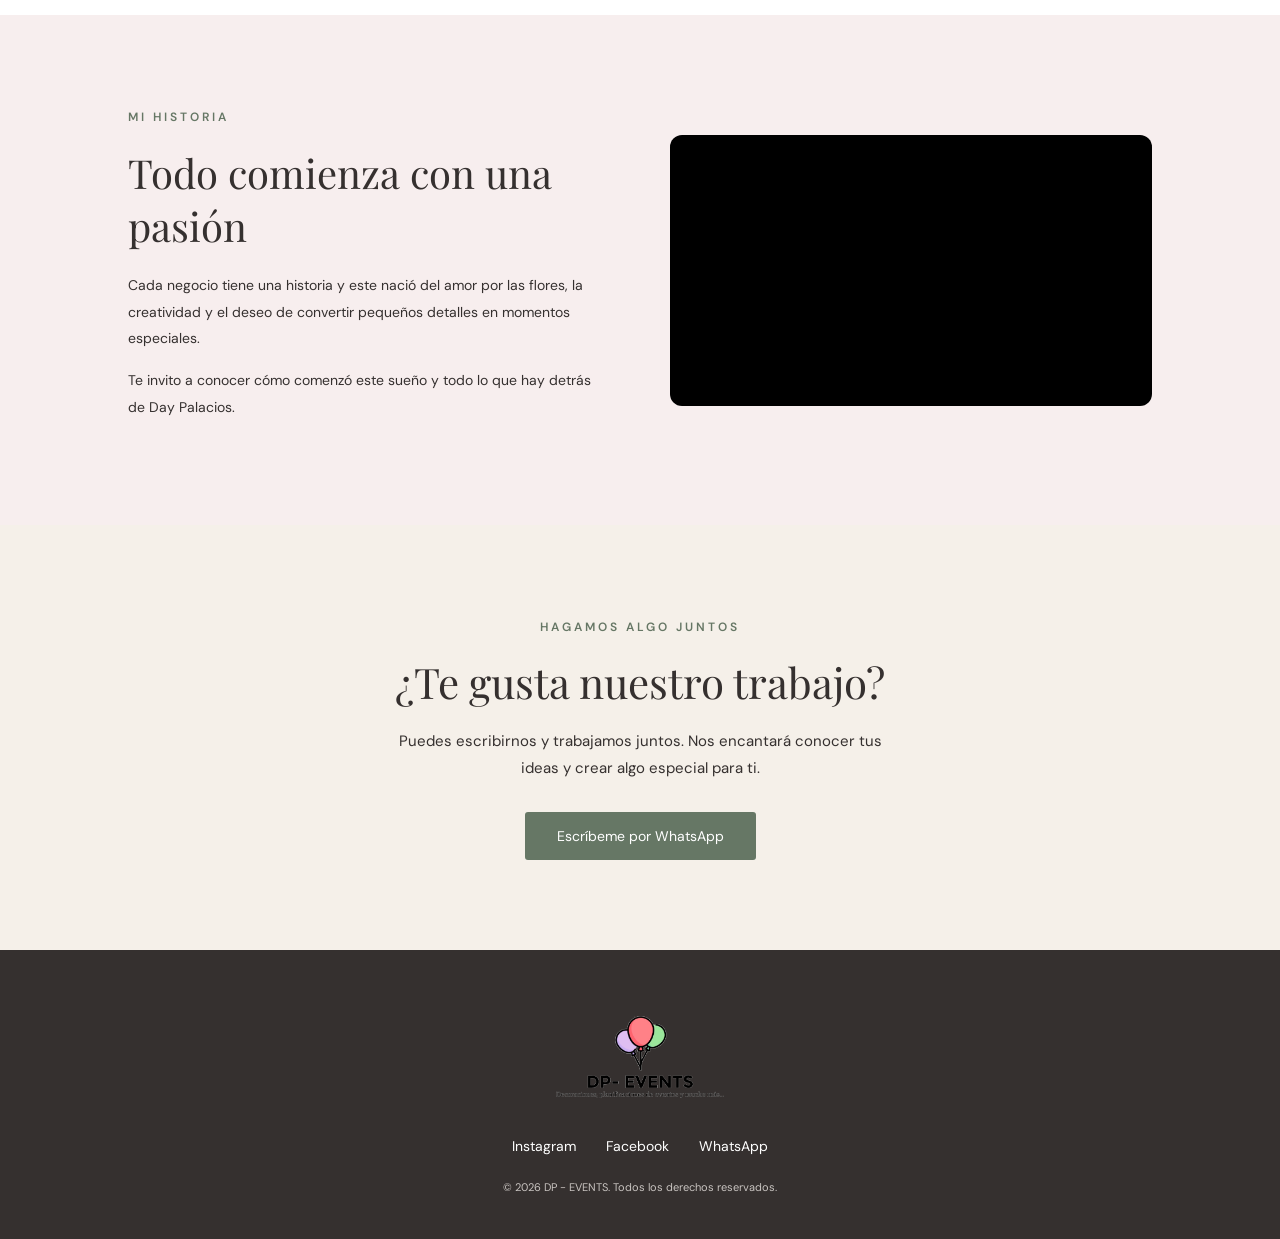
==== commit 7922e1a0: "Actualizacion de la pagina" ====
--- a/index.html
+++ b/index.html
@@ -37,7 +37,7 @@
         <div class="inicio-texto">
             <span class="subtitulo">BIENVENIDOS A NUESTRO UNIVERSO FLORAL</span>
 
-            <h1>DP - EVENTS</span></h1>
+            <h1><span>DP - EVENTS</span></h1>
             <h3>Transformamos flores en emociones y detalles en recuerdos inolvidables.</h3>
             <p>
                Creamos experiencias florales y decorativas que 
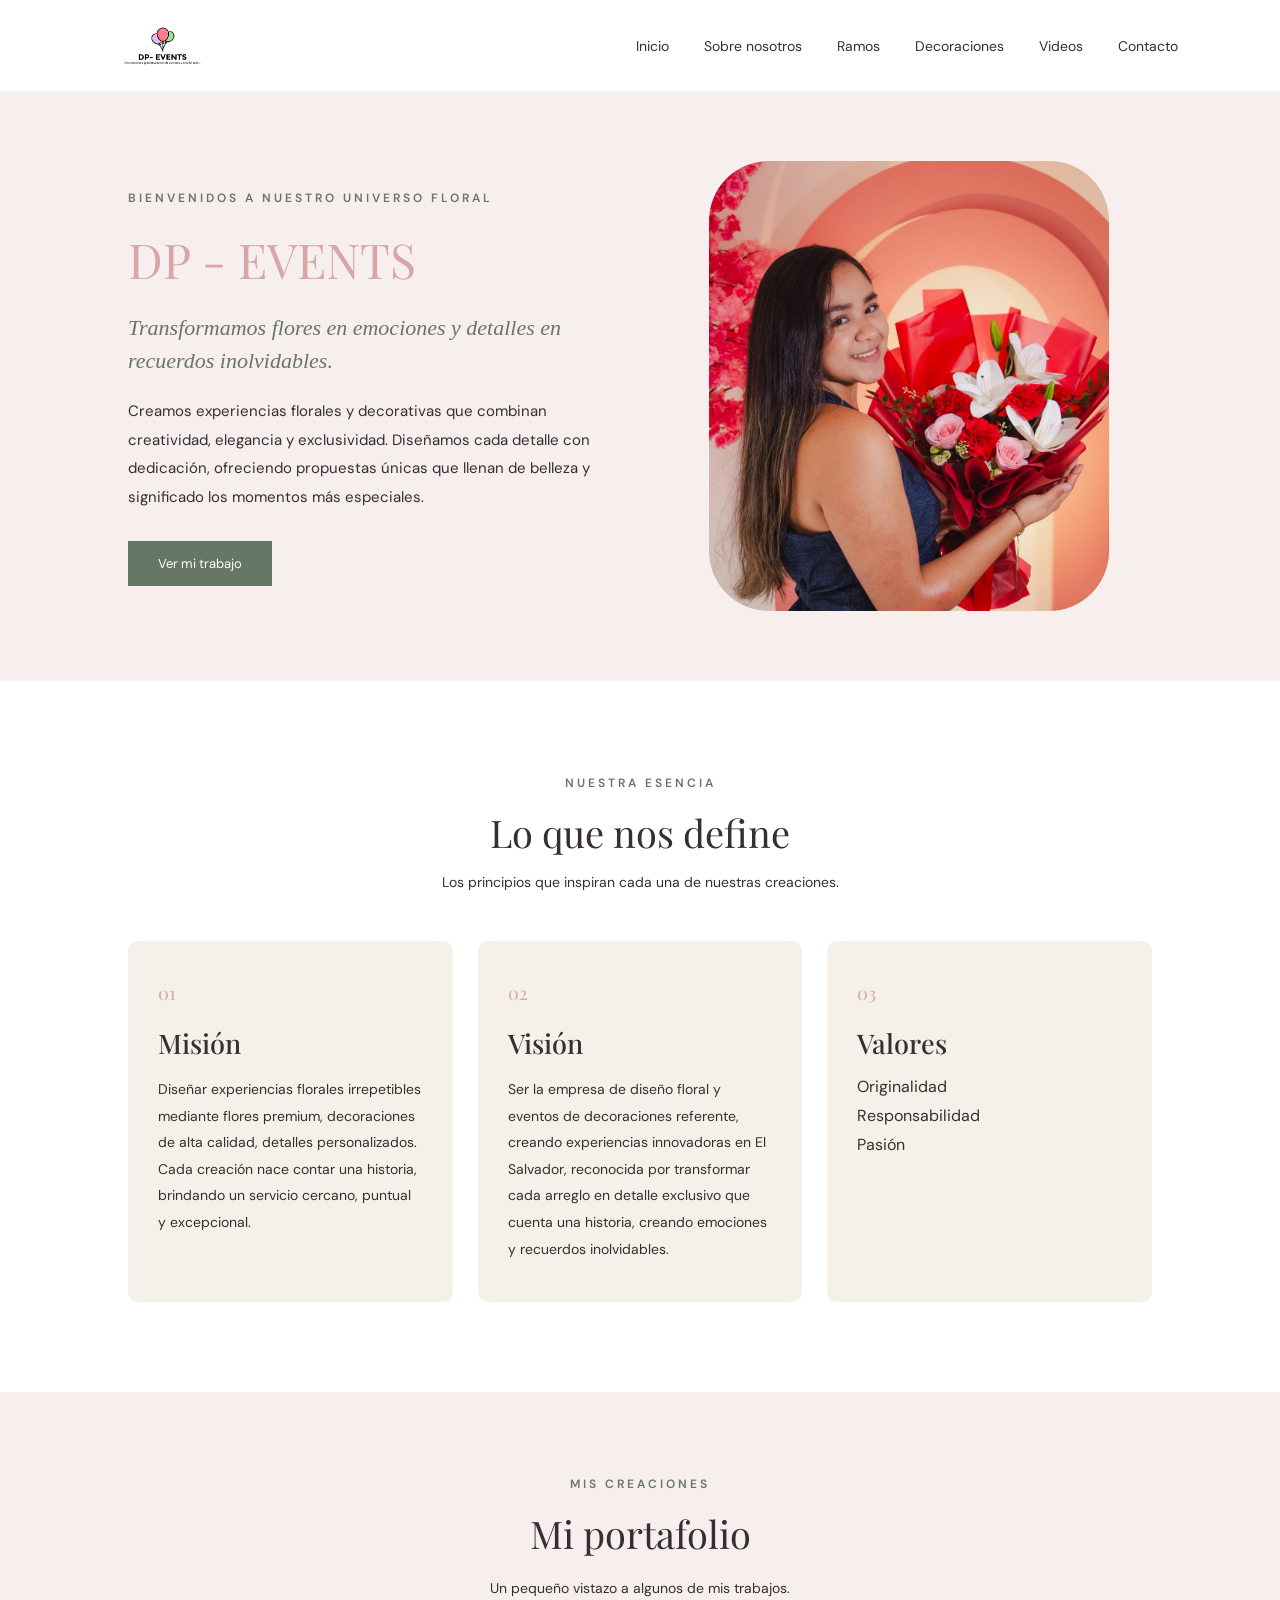
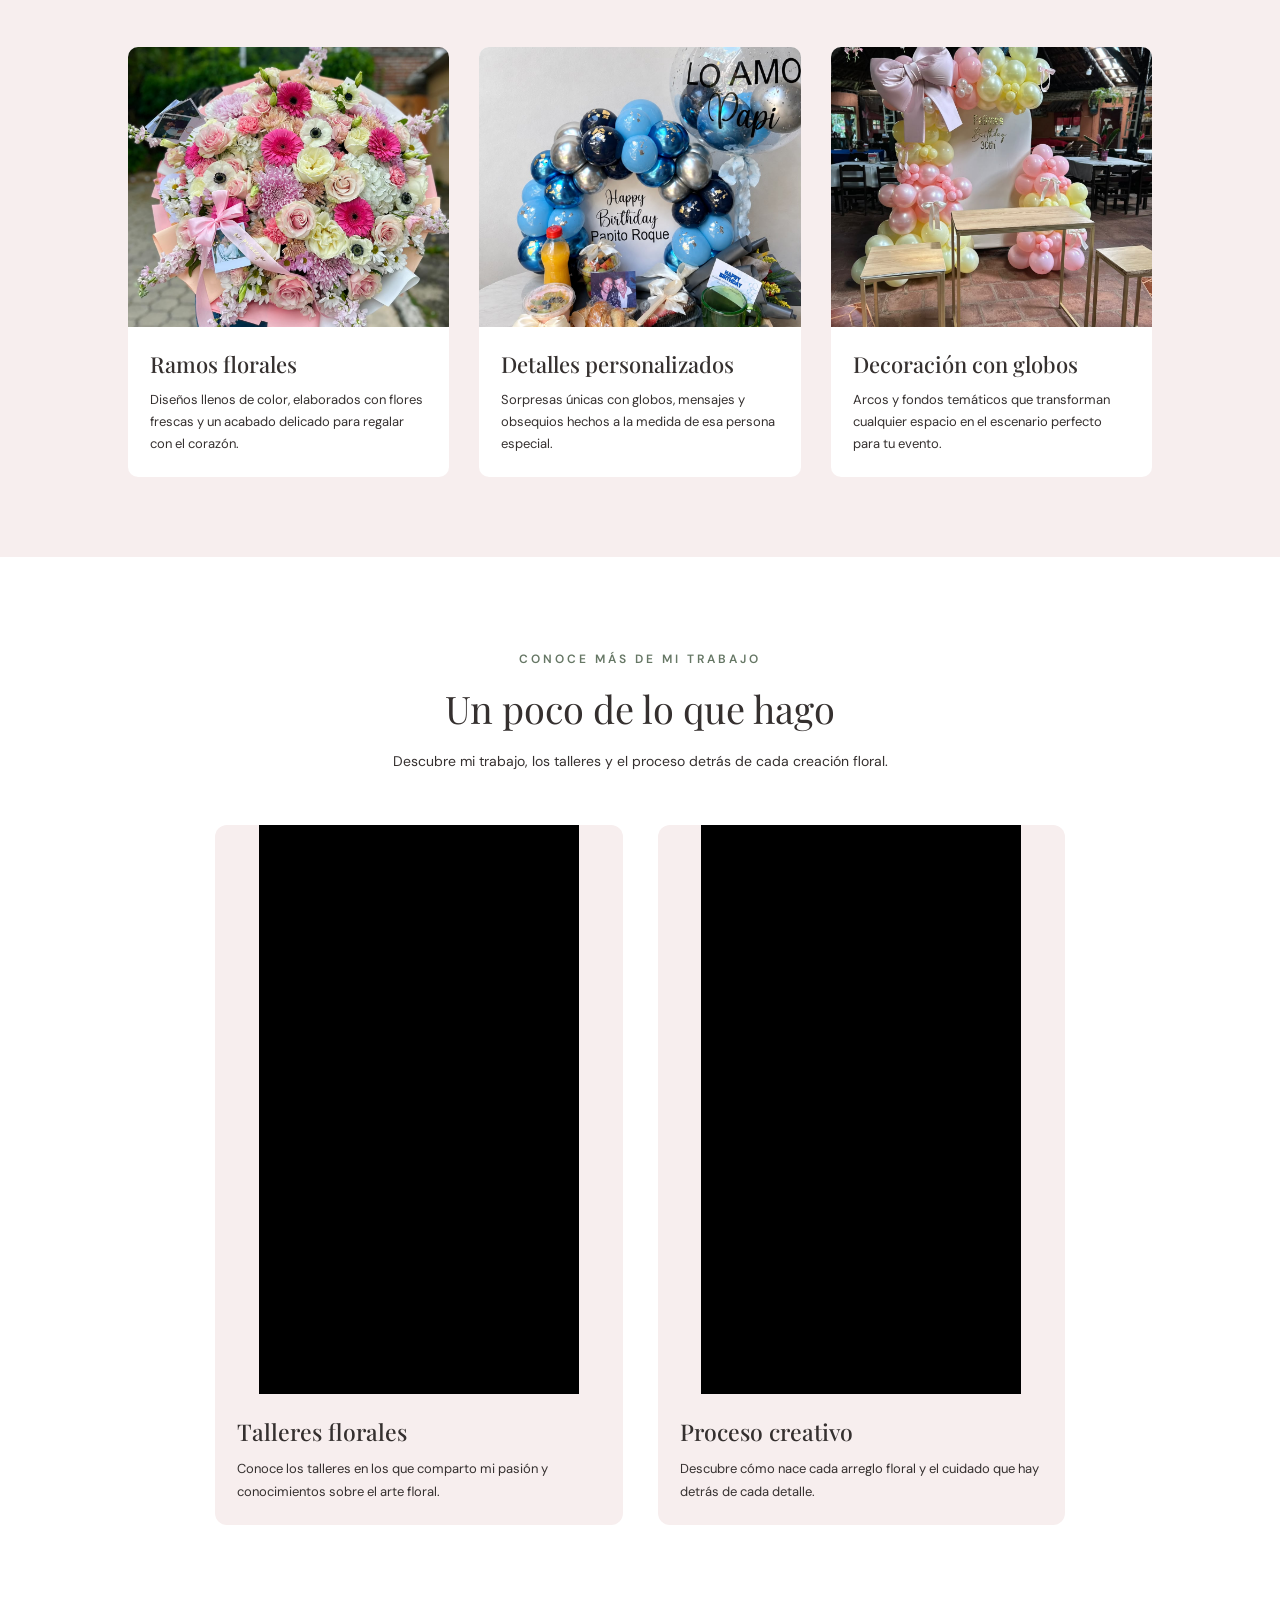
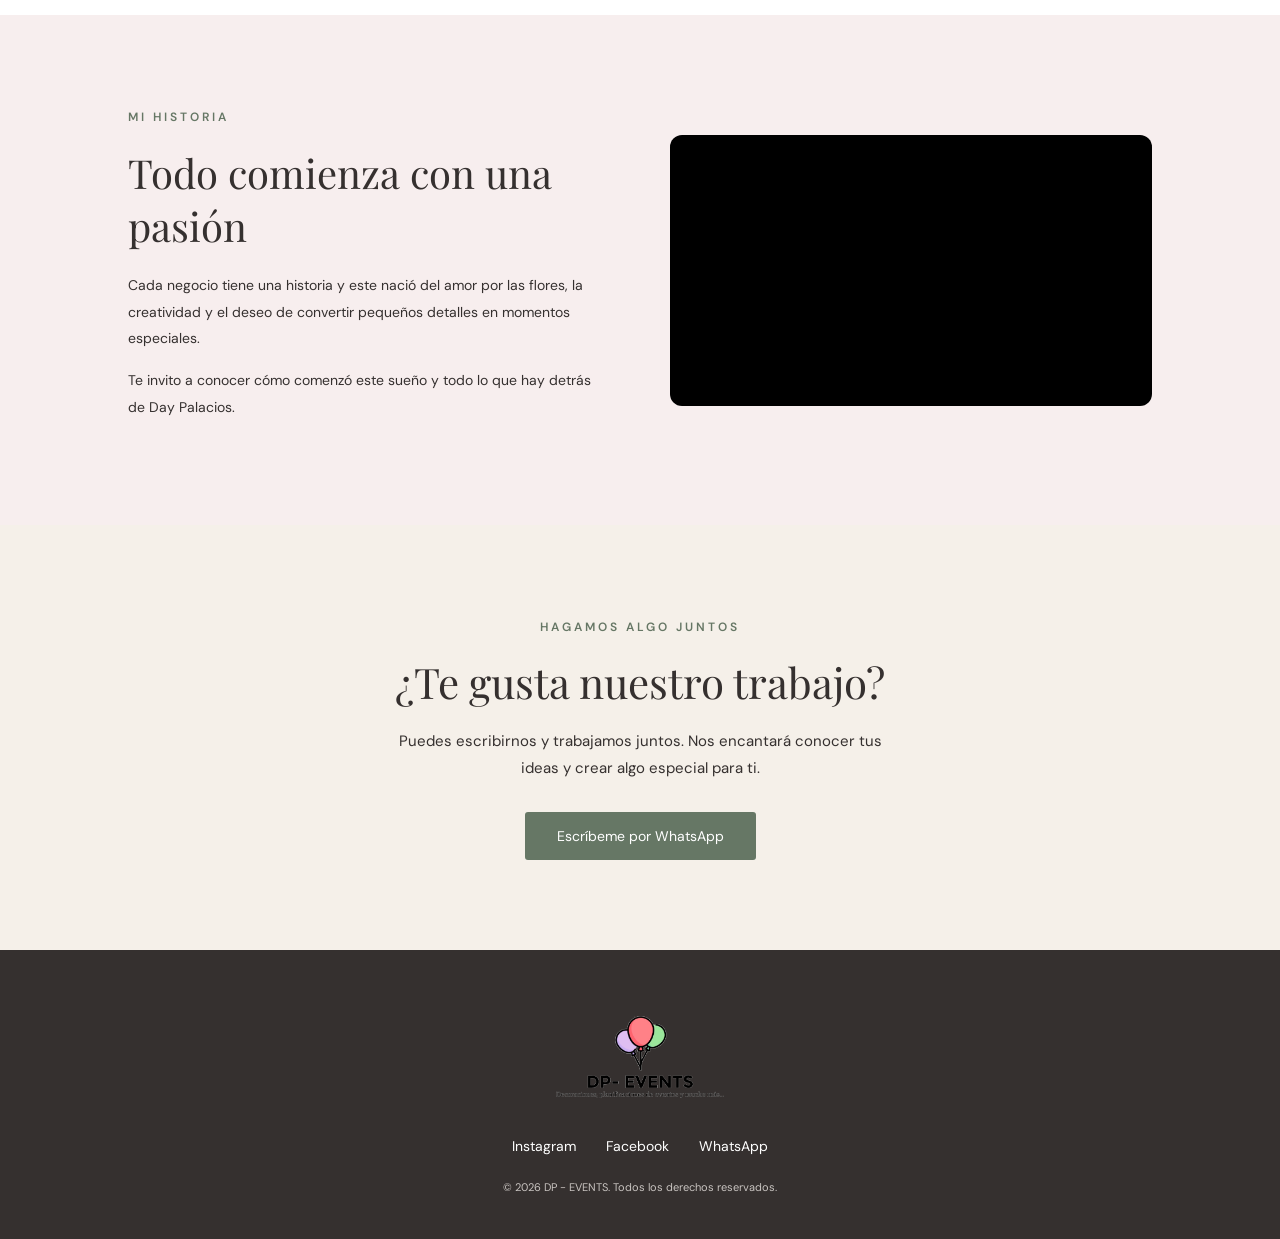
==== commit c172ae1a: "Actualizacion de la pagina" ====
--- a/index.html
+++ b/index.html
@@ -25,6 +25,7 @@
             <li><a href="#inicio">Inicio</a></li>
             <li><a href="#mision">Sobre nosotros</a></li>
             <li><a href="html/portafolio.html">Ramos</a></li>
+            <li><a href="html/deco.html">Decoraciones</a></li>
              <li><a href="#videos">Videos</a></li>
             <li><a href="#contacto">Contacto</a></li>
         </ul>
